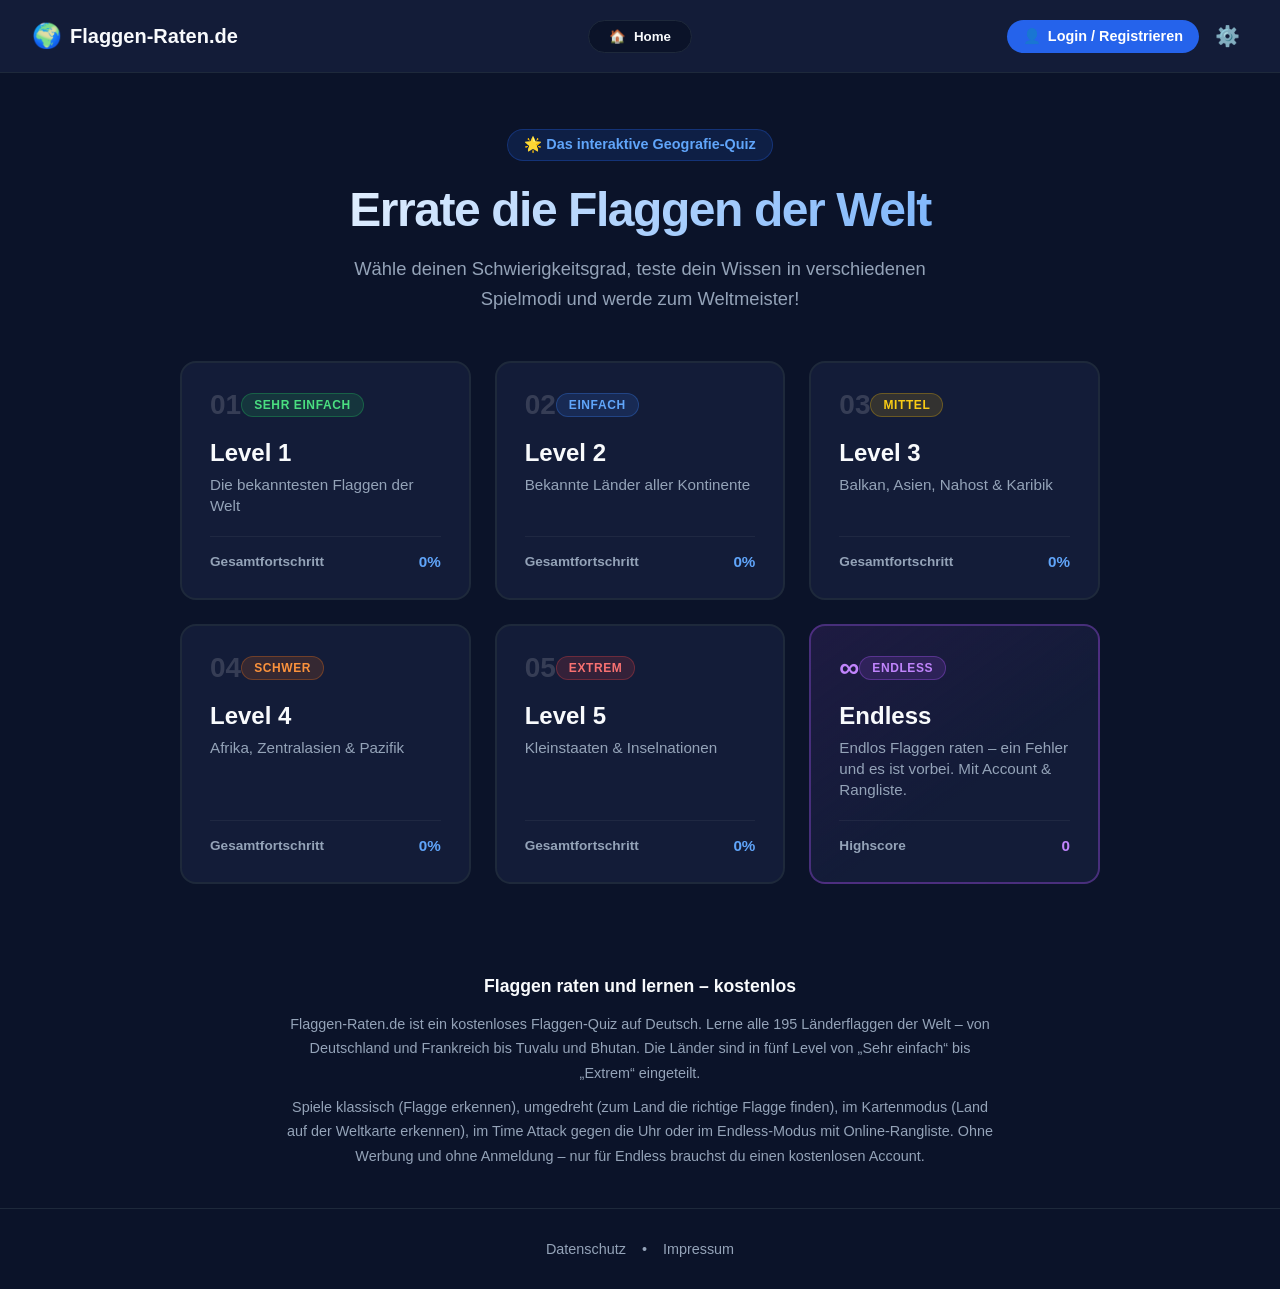
==== index.html @ 6aa7152e "Add files via upload" ====
<!DOCTYPE html>
<html lang="de">
<head>
    <meta charset="UTF-8">
    <meta name="viewport" content="width=device-width, initial-scale=1.0">
    <title>Flaggen-Raten.de – Flaggen-Quiz mit allen 195 Ländern</title>
    <meta name="description" content="Kostenloses Flaggen-Quiz auf Deutsch: Errate alle 195 Länderflaggen der Welt in 5 Schwierigkeitsstufen, im Kartenmodus, im Time Attack oder im Endless-Modus mit Online-Rangliste.">
    <meta name="keywords" content="Flaggen raten, Flaggen Quiz, Länderflaggen, Flaggen lernen, Geografie Quiz, Länder Quiz, Weltkarte Quiz">
    <meta name="robots" content="index, follow">
    <meta name="theme-color" content="#0b1329">
    <link rel="canonical" href="https://flaggen-raten.de/">
    <link rel="icon" href="favicon.svg" type="image/svg+xml">
    <link rel="apple-touch-icon" href="apple-touch-icon.png">

    <!-- Vorschau beim Teilen (WhatsApp, Discord, Instagram usw.) -->
    <meta property="og:type" content="website">
    <meta property="og:site_name" content="Flaggen-Raten.de">
    <meta property="og:title" content="Flaggen-Raten.de – Wie viele Flaggen kennst du?">
    <meta property="og:description" content="Errate alle 195 Länderflaggen der Welt – kostenlos, mit Kartenmodus und Online-Rangliste.">
    <meta property="og:url" content="https://flaggen-raten.de/">
    <meta property="og:image" content="https://flaggen-raten.de/og-image.png">
    <meta property="og:locale" content="de_DE">
    <meta name="twitter:card" content="summary_large_image">

    <!-- Strukturierte Daten für Suchmaschinen -->
    <script type="application/ld+json">
    {
        "@context": "https://schema.org",
        "@type": "WebApplication",
        "name": "Flaggen-Raten.de",
        "url": "https://flaggen-raten.de/",
        "description": "Kostenloses Flaggen-Quiz mit allen 195 Ländern der Welt, Kartenmodus und Online-Rangliste.",
        "applicationCategory": "GameApplication",
        "genre": "Quiz",
        "inLanguage": "de",
        "operatingSystem": "Alle (Webbrowser)",
        "isAccessibleForFree": true,
        "offers": { "@type": "Offer", "price": "0", "priceCurrency": "EUR" }
    }
    </script>
    <script>
        // Design (hell/dunkel) sofort setzen, damit die Seite nicht kurz falsch aufblitzt
        (function () {
            try {
                var s = JSON.parse(localStorage.getItem('flaggen_settings') || '{}');
                var t = s.theme || 'dark';
                if (t === 'auto') t = window.matchMedia('(prefers-color-scheme: light)').matches ? 'light' : 'dark';
                document.documentElement.setAttribute('data-theme', t);
            } catch (e) {}
        })();
    </script>
    <link rel="stylesheet" href="fonts/fonts.css?v=202611101627">
    <link rel="stylesheet" href="style.css?v=202611101627">
</head>
<body>
    <!-- Top Navigation Bar -->
    <header class="navbar">
        <div class="nav-left" id="nav-brand">
            <span class="brand-emoji">🌍</span>
            <span class="brand-text">Flaggen-Raten.de</span>
        </div>

        <div class="nav-center">
            <button class="nav-home-btn" id="nav-home-btn">
                <span class="home-icon">🏠</span>
                <span class="home-text">Home</span>
            </button>
        </div>

        <div class="nav-right">
            <button class="nav-auth-btn" id="btn-open-login">
                <span class="auth-btn-icon">👤</span>
                <span class="auth-btn-long">Login / Registrieren</span>
                <span class="auth-btn-short">Login</span>
            </button>
            <button class="nav-profile-btn" id="btn-open-profile" style="display: none;" title="Profil">
                <span class="profile-avatar" id="nav-profile-avatar">?</span>
                <span class="profile-nav-name" id="nav-profile-name">Profil</span>
            </button>
            <button class="nav-action-btn" id="btn-open-settings" title="Einstellungen">
                <span class="action-icon">⚙️</span>
            </button>
        </div>
    </header>

    <!-- Main Content Container -->
    <main class="main-container">

        <!-- ================= VIEW 1: HOME VIEW (LEVEL SELECTION) ================= -->
        <section id="view-home" class="view active">
            <div class="home-hero">
                <div class="hero-badge">
                    <span>🌟 Das interaktive Geografie-Quiz</span>
                </div>
                <div class="quiz-title-wrapper">
                    <h1 class="quiz-title">Errate die Flaggen der Welt</h1>
                </div>
                <p class="hero-subtitle">Wähle deinen Schwierigkeitsgrad, teste dein Wissen in verschiedenen Spielmodi und werde zum Weltmeister!</p>

                <!-- Level Selection Grid -->
                <div class="level-selection-grid">
                    <button class="level-card-btn" data-level="1">
                        <div class="level-card-top">
                            <span class="level-number">01</span>
                            <span class="level-badge easy">Sehr Einfach</span>
                        </div>
                        <div class="level-card-content">
                            <h3>Level 1</h3>
                            <p>Die bekanntesten Flaggen der Welt</p>
                        </div>
                        <div class="level-card-footer">
                            <span class="progress-label-home">Gesamtfortschritt</span>
                            <span class="level-progress-preview" id="preview-progress-1">0%</span>
                        </div>
                    </button>

                    <button class="level-card-btn" data-level="2">
                        <div class="level-card-top">
                            <span class="level-number">02</span>
                            <span class="level-badge normal">Einfach</span>
                        </div>
                        <div class="level-card-content">
                            <h3>Level 2</h3>
                            <p>Bekannte Länder aller Kontinente</p>
                        </div>
                        <div class="level-card-footer">
                            <span class="progress-label-home">Gesamtfortschritt</span>
                            <span class="level-progress-preview" id="preview-progress-2">0%</span>
                        </div>
                    </button>

                    <button class="level-card-btn" data-level="3">
                        <div class="level-card-top">
                            <span class="level-number">03</span>
                            <span class="level-badge medium">Mittel</span>
                        </div>
                        <div class="level-card-content">
                            <h3>Level 3</h3>
                            <p>Balkan, Asien, Nahost & Karibik</p>
                        </div>
                        <div class="level-card-footer">
                            <span class="progress-label-home">Gesamtfortschritt</span>
                            <span class="level-progress-preview" id="preview-progress-3">0%</span>
                        </div>
                    </button>

                    <button class="level-card-btn" data-level="4">
                        <div class="level-card-top">
                            <span class="level-number">04</span>
                            <span class="level-badge hard">Schwer</span>
                        </div>
                        <div class="level-card-content">
                            <h3>Level 4</h3>
                            <p>Afrika, Zentralasien & Pazifik</p>
                        </div>
                        <div class="level-card-footer">
                            <span class="progress-label-home">Gesamtfortschritt</span>
                            <span class="level-progress-preview" id="preview-progress-4">0%</span>
                        </div>
                    </button>

                    <button class="level-card-btn" data-level="5">
                        <div class="level-card-top">
                            <span class="level-number">05</span>
                            <span class="level-badge extreme">Extrem</span>
                        </div>
                        <div class="level-card-content">
                            <h3>Level 5</h3>
                            <p>Kleinstaaten & Inselnationen</p>
                        </div>
                        <div class="level-card-footer">
                            <span class="progress-label-home">Gesamtfortschritt</span>
                            <span class="level-progress-preview" id="preview-progress-5">0%</span>
                        </div>
                    </button>

                    <button class="level-card-btn endless-card" id="btn-open-endless">
                        <div class="level-card-top">
                            <span class="level-number">∞</span>
                            <span class="level-badge endless">Endless</span>
                        </div>
                        <div class="level-card-content">
                            <h3>Endless</h3>
                            <p>Endlos Flaggen raten – ein Fehler und es ist vorbei. Mit Account &amp; Rangliste.</p>
                        </div>
                        <div class="level-card-footer">
                            <span class="progress-label-home">Highscore</span>
                            <span class="level-progress-preview" id="preview-endless-highscore">0</span>
                        </div>
                    </button>
                </div>
            </div>
        </section>

        <!-- ================= VIEW 2: LEVEL OVERVIEW & MODE SELECTION ================= -->
        <section id="view-level-detail" class="view">
            <div class="level-detail-header">
                <div class="level-badge-tag" id="level-detail-tag">Level 1 • 39 Länder</div>
                <h2 class="level-heading" id="level-detail-title">Level 1</h2>
                <p class="level-subtext" id="level-detail-desc">Die bekanntesten Flaggen der Welt zum Einstieg.</p>
            </div>

            <!-- Progress Card -->
            <div class="progress-card">
                <div class="progress-info-row">
                    <span class="progress-label">Gesamtfortschritt (alle 3 Haupt-Modi)</span>
                    <span class="progress-percent" id="level-progress-percent">0%</span>
                </div>
                <div class="progress-track progress-track-split">
                    <div class="progress-seg seg-flag-to-name" id="seg-flag-to-name"></div>
                    <div class="progress-seg seg-name-to-flag" id="seg-name-to-flag"></div>
                    <div class="progress-seg seg-map-mode" id="seg-map-mode"></div>
                </div>
                <div class="progress-legend">
                    <span class="legend-item"><i class="legend-dot seg-flag-to-name"></i>Klassisch <strong id="legend-flag-to-name">0 / 33%</strong></span>
                    <span class="legend-item"><i class="legend-dot seg-name-to-flag"></i>Umgedreht <strong id="legend-name-to-flag">0 / 33%</strong></span>
                    <span class="legend-item"><i class="legend-dot seg-map-mode"></i>Karte <strong id="legend-map-mode">0 / 33%</strong></span>
                </div>
                <p class="progress-hint">Jeder Modus zählt ein Drittel – 100% in allen drei Modi ergibt 100% Gesamtfortschritt.</p>
            </div>

            <!-- Game Mode Selection for this Level with Individual Progress -->
            <div class="mode-selection-container">
                <h3 class="subsection-title">🎮 Spielmodus wählen & Status:</h3>
                <div class="mode-pills-grid">
                    <button class="mode-pill-btn active" data-mode="flag-to-name">
                        <span class="pill-icon">🚩</span>
                        <div class="pill-text">
                            <strong>Klassisch</strong>
                            <span>Flagge → Land</span>
                        </div>
                        <span class="mode-pill-score" id="score-pill-flag-to-name">0%</span>
                    </button>

                    <button class="mode-pill-btn" data-mode="name-to-flag">
                        <span class="pill-icon">🔄</span>
                        <div class="pill-text">
                            <strong>Umgedreht</strong>
                            <span>Land → 4 Flaggen</span>
                        </div>
                        <span class="mode-pill-score" id="score-pill-name-to-flag">0%</span>
                    </button>

                    <button class="mode-pill-btn" data-mode="map-mode">
                        <span class="pill-icon">🗺️</span>
                        <div class="pill-text">
                            <strong>Karten-Detektiv</strong>
                            <span>Echte Kartenumrisse</span>
                        </div>
                        <span class="mode-pill-score" id="score-pill-map-mode">0%</span>
                    </button>

                    <button class="mode-pill-btn" data-mode="time-attack">
                        <span class="pill-icon">⏱️</span>
                        <div class="pill-text">
                            <strong>Time Attack</strong>
                            <span>60 Sekunden, Fehler −3 s</span>
                        </div>
                        <span class="mode-pill-score" id="score-pill-time-attack">—</span>
                    </button>
                </div>
            </div>

            <!-- Action Buttons -->
            <div class="level-actions">
                <button class="btn btn-primary btn-large" id="btn-start-level">
                    <span class="btn-icon">▶</span> Level starten
                </button>
                <button class="btn btn-secondary" id="btn-back-to-home">
                    ← Zurück zur Level-Übersicht
                </button>
            </div>

            <!-- Countries included in this level -->
            <div class="countries-list-card">
                <div class="countries-card-header">
                    <h3>Enthaltene Länder (<span id="countries-list-count">39</span>)</h3>
                    <input type="text" id="country-search-input" class="search-input" placeholder="Land suchen...">
                </div>
                <div class="countries-grid" id="level-countries-grid">
                    <!-- Populated by JS -->
                </div>
            </div>
        </section>

        <!-- ================= VIEW: ENDLESS ================= -->
        <section id="view-endless" class="view">
            <div class="level-detail-header">
                <div class="level-badge-tag endless-tag">∞ Endless • ohne Ende</div>
                <h2 class="level-heading">Endless</h2>
                <p class="level-subtext">Alle Länder der Welt in zufälliger Reihenfolge. Wie weit kommst du?</p>
            </div>

            <div class="endless-score-card">
                <span class="endless-score-label">🏆 Dein Highscore</span>
                <span class="endless-score-value" id="endless-highscore-value">0</span>
                <span class="endless-score-sub">Flaggen am Stück richtig</span>
            </div>

            <div class="endless-rules">
                <h3 class="subsection-title">So funktioniert's</h3>
                <ul>
                    <li><span>🌍</span>Alle 195 Länder kommen in zufälliger Reihenfolge – danach wird neu gemischt und es geht endlos weiter</li>
                    <li><span>🚩</span>Du siehst eine Flagge und wählst das richtige Land</li>
                    <li><span>💀</span>Ein einziger Fehler – und das Spiel ist vorbei</li>
                    <li><span>📈</span>Jede richtige Antwort gibt 1 Punkt – knack deinen Highscore!</li>
                </ul>
            </div>

            <div class="level-actions">
                <p class="endless-login-hint" id="endless-login-hint" style="display: none;">
                    🔒 Für Endless brauchst du einen kostenlosen Account, damit dein Score in der Rangliste zählt.
                </p>
                <button class="btn btn-primary btn-large" id="btn-start-endless">
                    <span class="btn-icon">▶</span> Endless starten
                </button>
                <button class="btn btn-secondary" id="btn-endless-back">
                    ← Zurück zur Level-Übersicht
                </button>
            </div>

            <div class="rangliste-card" id="rangliste-card">
                <div class="rangliste-head">
                    <h3 class="subsection-title">🏆 Rangliste – Top 30</h3>
                    <button class="rangliste-reload" id="btn-rangliste-reload" title="Neu laden">⟳</button>
                </div>
                <p class="rangliste-status" id="rangliste-status" style="display: none;"></p>
                <ol class="rangliste-liste" id="rangliste-liste"></ol>
                <div class="rangliste-footer" id="rangliste-footer"></div>
            </div>
        </section>

        <!-- ================= VIEW 3: QUIZ VIEW ================= -->
        <section id="view-quiz" class="view">
            <div class="quiz-topbar">
                <div class="quiz-meta-left">
                    <span class="quiz-level-pill" id="quiz-level-indicator">Level 1</span>
                    <span class="quiz-counter" id="quiz-question-counter">Flagge 1 / 39</span>
                </div>

                <!-- Timer or Lives -->
                <div class="quiz-hud-right">
                    <div class="quiz-timer-box" id="quiz-timer-box" style="display: none;">
                        ⏱️ <span id="quiz-timer-countdown">60</span>s
                    </div>
                    <div class="quiz-lives" id="quiz-lives-container">
                        <span class="life-heart active" id="heart-1">❤️</span>
                        <span class="life-heart active" id="heart-2">❤️</span>
                        <span class="life-heart active" id="heart-3">❤️</span>
                    </div>
                </div>
            </div>

            <!-- Quiz Progress Bar -->
            <div class="quiz-progress-track" id="quiz-progress-track-wrapper">
                <div class="quiz-progress-fill" id="quiz-run-progress" style="width: 0%;"></div>
            </div>

            <!-- Sub-View A: Classic Flag Stage -->
            <div class="quiz-stage-variant" id="stage-flag-to-name">
                <div class="flag-stage">
                    <div class="flag-wrapper" id="flag-wrapper">
                        <img id="current-flag-img" src="" alt="Flagge zum Erraten">
                    </div>
                    <div class="hint-feedback" id="hint-feedback-1">Wähle das richtige Land:</div>
                </div>
                <div class="quiz-options-grid" id="quiz-options-container"></div>
            </div>

            <!-- Sub-View B: Name to Flag Stage -->
            <div class="quiz-stage-variant" id="stage-name-to-flag" style="display: none;">
                <div class="name-stage-card">
                    <span class="name-stage-label">Gesuchtes Land:</span>
                    <h2 class="target-country-name" id="target-country-name">Deutschland</h2>
                    <div class="hint-feedback" id="hint-feedback-2">Welche Flagge gehört dazu?</div>
                </div>
                <div class="flag-options-grid" id="flag-options-container"></div>
            </div>

            <!-- Sub-View C: Karten-Detektiv (Karte wird von karte.js gezeichnet) -->
            <div class="quiz-stage-variant" id="stage-map-mode" style="display: none;">
                <div class="map-stage-card">
                    <div class="map-outline-wrapper" id="map-outline-wrapper">
                        <!-- Karte wird von karte.js gezeichnet -->
                    </div>
                    <div class="hint-feedback" id="hint-feedback-3">Welches Land ist auf der Karte markiert?</div>
                </div>
                <div class="quiz-options-grid" id="map-options-container"></div>
            </div>

            <!-- Abort Quiz Button -->
            <div class="quiz-footer-actions">
                <button class="btn btn-ghost" id="btn-quit-quiz">Quiz abbrechen</button>
            </div>
        </section>

        <!-- ================= VIEW 4: RESULT / GAME OVER VIEW ================= -->
        <section id="view-result" class="view">
            <div class="result-card">
                <div class="result-icon" id="result-status-icon">🎉</div>
                <h2 class="result-title" id="result-status-title">Großartig!</h2>
                <p class="result-subtitle" id="result-status-subtitle">Du hast das Quiz erfolgreich gemeistert.</p>

                <!-- Result Progress Box -->
                <div class="result-stats-box">
                    <div class="result-metric">
                        <span class="metric-label">Erreichte Punkte / Flaggen</span>
                        <span class="metric-value" id="result-score-text">39 / 39</span>
                    </div>

                    <div class="progress-track" id="result-progress-track-box">
                        <div class="progress-fill" id="result-progress-bar" style="width: 100%;"></div>
                    </div>
                    <div class="result-percent-badge" id="result-percent-badge">100%</div>

                    <div class="result-rank-note" id="result-rank-note" style="display: none;"></div>

                    <div class="result-record-row" id="result-record-container">
                        <span id="result-record-label">🏆 Gesamtfortschritt (Level):</span>
                        <strong id="result-record-text">100%</strong>
                    </div>
                </div>

                <!-- Result Action Buttons -->
                <div class="result-actions">
                    <button class="btn btn-primary btn-large" id="btn-retry-level">
                        🔄 Noch einmal spielen
                    </button>
                    <button class="btn btn-secondary" id="btn-result-to-menu">
                        📋 Zur Level-Übersicht
                    </button>
                    <button class="btn btn-ghost" id="btn-result-to-home">
                        🏠 Hauptmenü
                    </button>
                </div>
            </div>
        </section>

    </main>

    <!-- Kurzer Text über die Seite (hilft auch Suchmaschinen) -->
    <section class="seo-info" id="seo-info">
        <h2>Flaggen raten und lernen – kostenlos</h2>
        <p>Flaggen-Raten.de ist ein kostenloses Flaggen-Quiz auf Deutsch. Lerne alle 195 Länderflaggen der Welt – von Deutschland und Frankreich bis Tuvalu und Bhutan. Die Länder sind in fünf Level von „Sehr einfach“ bis „Extrem“ eingeteilt.</p>
        <p>Spiele klassisch (Flagge erkennen), umgedreht (zum Land die richtige Flagge finden), im Kartenmodus (Land auf der Weltkarte erkennen), im Time Attack gegen die Uhr oder im Endless-Modus mit Online-Rangliste. Ohne Werbung und ohne Anmeldung – nur für Endless brauchst du einen kostenlosen Account.</p>
    </section>

    <!-- Footer with legal text buttons -->
    <footer class="app-footer">
        <div class="footer-links">
            <button class="text-link-btn" id="btn-open-datenschutz">Datenschutz</button>
            <span class="footer-divider">•</span>
            <button class="text-link-btn" id="btn-open-impressum">Impressum</button>
        </div>
    </footer>

    <!-- ================= MODALS ================= -->
    <div class="modal-overlay" id="modal-overlay">
        <!-- Datenschutz Modal -->
        <div class="modal-dialog" id="modal-datenschutz">
            <div class="modal-header">
                <h3>Datenschutzerklärung</h3>
                <button class="modal-close" data-close-modal="datenschutz">&times;</button>
            </div>
            <div class="modal-body legal-text">
                <!-- ENTWURF: Alle gelb markierten Platzhalter vor dem Veröffentlichen ausfüllen! -->
                <p><strong>1. Verantwortlicher</strong></p>
                <p>Emil Böckmann<br>Roonstraße 20<br>38102 Braunschweig<br>E-Mail: <a href="mailto:support@flaggen-raten.de" class="auth-link">support@flaggen-raten.de</a></p>

                <p><strong>2. Überblick</strong></p>
                <p>Flaggen-Raten.de ist ein kostenloses Flaggen-Quiz. Du kannst es komplett ohne Account spielen. Wir verwenden keine Werbung, kein Tracking und keine Analysedienste. Schriftarten, Flaggen und Karten werden direkt von unserer Website geladen, nicht von fremden Servern.</p>

                <p><strong>3. Hosting</strong></p>
                <p>Diese Website wird bei GitHub Pages (GitHub, Inc., 88 Colin P. Kelly Jr. Street, San Francisco, CA 94107, USA) gehostet. Beim Aufruf der Seite verarbeitet der Hoster technisch notwendige Daten (z. B. IP-Adresse, Datum und Uhrzeit, aufgerufene Seite, Browser), um die Website auszuliefern und vor Angriffen zu schützen. Rechtsgrundlage ist unser berechtigtes Interesse an einem sicheren und funktionierenden Betrieb (Art. 6 Abs. 1 lit. f DSGVO). Dabei können Daten in die USA übermittelt werden; GitHub stützt solche Übermittlungen auf das EU-US Data Privacy Framework bzw. auf EU-Standardvertragsklauseln.</p>

                <p><strong>4. Speicherung in deinem Browser (keine Cookies)</strong></p>
                <p>Wir speichern im lokalen Speicher deines Browsers (localStorage) deinen Spielfortschritt, deinen Endless-Highscore, deine Sound-Einstellung und – falls du angemeldet bist – deine Login-Sitzung. Diese Daten bleiben auf deinem Gerät und sind für die von dir gewünschten Funktionen unbedingt erforderlich (§ 25 Abs. 2 Nr. 2 TDDDG). Deshalb brauchen wir keine Einwilligung und keinen Cookie-Banner. Du kannst die Daten jederzeit über die Einstellungen deines Browsers löschen.</p>

                <p><strong>5. Benutzerkonto (freiwillig)</strong></p>
                <p>Wenn du einen Account erstellst, verarbeiten wir: deine E-Mail-Adresse, dein Passwort (nur verschlüsselt gespeichert), deinen Anzeigenamen, deinen besten Endless-Score sowie Zeitpunkte von Registrierung und Anmeldung. Zweck ist die Bereitstellung deines Accounts und der Rangliste. Rechtsgrundlage ist Art. 6 Abs. 1 lit. b DSGVO (Nutzungsvertrag).</p>
                <p>Dein <strong>Anzeigename und dein bester Endless-Score sind öffentlich sichtbar</strong> (Rangliste). Verwende bitte nicht deinen echten vollen Namen. Wir speichern deine Daten, solange dein Account besteht. Du kannst deinen Account jederzeit selbst im Profil-Menü löschen. Dabei werden alle zugehörigen Daten gelöscht.</p>

                <p><strong>6. Dienstleister</strong></p>
                <p><strong>Supabase</strong> (Supabase Pte. Ltd., Singapur, Kontakt: privacy@supabase.com): Speicherung der Accounts, der Anzeigenamen und der Rangliste. Unsere Datenbank liegt in Frankfurt am Main (EU). Mit Supabase besteht ein Vertrag zur Auftragsverarbeitung (Art. 28 DSGVO). Soweit Daten in die USA oder nach Singapur übermittelt werden, geschieht das auf Grundlage von EU-Standardvertragsklauseln (Art. 46 DSGVO).</p>
                <p><strong>E-Mails</strong>: Beim Registrieren verschicken wir keine Bestätigungs-E-Mail. Nur wenn du „Passwort vergessen“ nutzt, bekommst du einen Code per E-Mail. Diese E-Mail wird über Supabase versendet.</p>

                <p><strong>7. Deine Rechte</strong></p>
                <p>Du hast das Recht auf Auskunft (Art. 15 DSGVO), Berichtigung (Art. 16), Löschung (Art. 17), Einschränkung der Verarbeitung (Art. 18), Datenübertragbarkeit (Art. 20) und Widerspruch (Art. 21). Schreib uns dafür einfach an die oben genannte E-Mail-Adresse. Außerdem kannst du dich bei einer Datenschutz-Aufsichtsbehörde beschweren, z. B. bei der Landesbeauftragten für den Datenschutz Niedersachsen.</p>

                <p class="legal-stand">Stand: <span class="platzhalter">[Datum]</span></p>
            </div>
            <div class="modal-footer">
                <button class="btn btn-secondary" data-close-modal="datenschutz">Schließen</button>
            </div>
        </div>

        <!-- Impressum Modal -->
        <div class="modal-dialog" id="modal-impressum">
            <div class="modal-header">
                <h3>Impressum</h3>
                <button class="modal-close" data-close-modal="impressum">&times;</button>
            </div>
            <div class="modal-body legal-text">
                <!-- ENTWURF: Alle gelb markierten Platzhalter vor dem Veröffentlichen ausfüllen! -->
                <p><strong>Angaben gemäß § 5 DDG</strong></p>
                <p>Emil Böckmann<br>Roonstraße 20<br>38102 Braunschweig<br>Deutschland</p>

                <p><strong>Kontakt</strong></p>
                <p>E-Mail: <a href="mailto:support@flaggen-raten.de" class="auth-link">support@flaggen-raten.de</a></p>

                <p><strong>Verantwortlich für den Inhalt</strong></p>
                <p>Emil Böckmann, Roonstraße 20, 38102 Braunschweig</p>

                <p><strong>Quellen & Lizenzen</strong></p>
                <p>• Flaggen: gemeinfrei (Public Domain), Dateien von Wikimedia Commons über das Projekt „country-flags“ von Hampus Nilsson.<br>
                • Kartendaten: Made with Natural Earth (gemeinfrei), aufbereitet mit world-atlas.<br>
                • Schriftart: Plus Jakarta Sans, SIL Open Font License 1.1.<br>
                • Programm-Bibliotheken: d3-geo, d3-array, topojson-client (ISC-Lizenz), supabase-js (MIT-Lizenz).<br>
                Die vollständigen Lizenztexte stehen in der Datei <code>LIZENZEN.txt</code>.</p>
            </div>
            <div class="modal-footer">
                <button class="btn btn-secondary" data-close-modal="impressum">Schließen</button>
            </div>
        </div>


        <!-- Login / Registrieren Modal -->
        <div class="modal-dialog auth-dialog" id="modal-auth">
            <div class="modal-header">
                <h3 id="auth-title">Anmelden</h3>
                <button class="modal-close" id="auth-close-btn" data-close-modal="auth">&times;</button>
            </div>

            <div class="auth-config-notice" id="auth-config-notice" style="display: none;">
                ⚙️ Der Login ist noch nicht eingerichtet. Trage deine Supabase-Daten in <code>supabase-config.js</code> ein.
            </div>

            <div class="auth-tabs" id="auth-tabs">
                <button class="auth-tab active" data-auth-tab="login">Anmelden</button>
                <button class="auth-tab" data-auth-tab="register">Registrieren</button>
            </div>

            <div class="auth-message" id="auth-message" style="display: none;"></div>

            <!-- Anmelden -->
            <div class="auth-panel" id="auth-panel-login">
                <form id="form-login" class="auth-form">
                    <label class="auth-field">
                        <span>E-Mail</span>
                        <input type="email" id="login-email" autocomplete="email" required placeholder="name@beispiel.de">
                    </label>
                    <label class="auth-field">
                        <span>Passwort</span>
                        <input type="password" id="login-password" autocomplete="current-password" required placeholder="Dein Passwort">
                    </label>
                    <a href="#" class="auth-link auth-link-right" data-auth-goto="reset-request">Passwort vergessen?</a>
                    <button type="submit" class="btn btn-primary auth-submit">Anmelden</button>
                </form>
                <p class="auth-switch">Noch keinen Account? <a href="#" class="auth-link" data-auth-goto="register">Jetzt registrieren</a></p>
            </div>

            <!-- Registrieren -->
            <div class="auth-panel" id="auth-panel-register" style="display: none;">
                <form id="form-register" class="auth-form">
                    <label class="auth-field">
                        <span>Anzeigename</span>
                        <input type="text" id="register-name" maxlength="20" autocomplete="nickname" required placeholder="So siehst du in der Rangliste aus">
                        <small>3–20 Zeichen, kein echter Name nötig</small>
                    </label>
                    <label class="auth-field">
                        <span>E-Mail</span>
                        <input type="email" id="register-email" autocomplete="email" required placeholder="name@beispiel.de">
                    </label>
                    <label class="auth-field">
                        <span>Passwort</span>
                        <input type="password" id="register-password" autocomplete="new-password" minlength="8" required placeholder="Mindestens 8 Zeichen">
                    </label>
                    <label class="auth-checkbox">
                        <input type="checkbox" id="register-privacy">
                        <span>Ich habe die <a href="#" class="auth-link" id="link-open-privacy">Datenschutzerklärung</a> gelesen.</span>
                    </label>
                    <button type="submit" class="btn btn-primary auth-submit">Account erstellen</button>
                </form>
                <p class="auth-switch">Schon registriert? <a href="#" class="auth-link" data-auth-goto="login">Anmelden</a></p>
            </div>

            <!-- E-Mail bestätigen -->
            <div class="auth-panel" id="auth-panel-verify" style="display: none;">
                <div class="auth-icon-big">📬</div>
                <p class="auth-text">Wir haben einen Bestätigungscode an <strong id="verify-email-text">deine E-Mail</strong> geschickt. Schau auch im Spam-Ordner nach.</p>
                <form id="form-verify" class="auth-form">
                    <label class="auth-field">
                        <span>Bestätigungscode</span>
                        <input type="text" id="verify-code" class="auth-code-input" inputmode="numeric" autocomplete="one-time-code" maxlength="10" required placeholder="123456">
                    </label>
                    <button type="submit" class="btn btn-primary auth-submit">Bestätigen</button>
                </form>
                <p class="auth-switch">Keinen Code bekommen? <a href="#" class="auth-link" id="btn-resend-code">Neuen Code senden</a></p>
            </div>

            <!-- Passwort vergessen: E-Mail -->
            <div class="auth-panel" id="auth-panel-reset-request" style="display: none;">
                <p class="auth-text">Gib deine E-Mail ein. Wir schicken dir einen Code, mit dem du ein neues Passwort setzen kannst.</p>
                <form id="form-reset-request" class="auth-form">
                    <label class="auth-field">
                        <span>E-Mail</span>
                        <input type="email" id="reset-email" autocomplete="email" required placeholder="name@beispiel.de">
                    </label>
                    <button type="submit" class="btn btn-primary auth-submit">Code senden</button>
                </form>
                <p class="auth-switch"><a href="#" class="auth-link" data-auth-goto="login">← Zurück zum Anmelden</a></p>
            </div>

            <!-- Passwort vergessen, Schritt 2: Code eingeben -->
            <div class="auth-panel" id="auth-panel-reset-verify" style="display: none;">
                <div class="auth-icon-big">📬</div>
                <p class="auth-text">Wir haben dir einen <strong>6-stelligen Code</strong> per E-Mail geschickt. Schau auch im Spam-Ordner nach.</p>
                <form id="form-reset-verify" class="auth-form">
                    <label class="auth-field">
                        <span>Code aus der E-Mail</span>
                        <input type="text" id="reset-code" class="auth-code-input" inputmode="numeric" autocomplete="one-time-code" maxlength="10" required placeholder="123456">
                    </label>
                    <button type="submit" class="btn btn-primary auth-submit">Code prüfen</button>
                </form>
                <p class="auth-switch"><a href="#" class="auth-link" data-auth-goto="reset-request">Keinen Code bekommen? Nochmal senden</a></p>
            </div>

            <!-- Passwort vergessen, Schritt 3: neues Passwort -->
            <div class="auth-panel" id="auth-panel-reset-password" style="display: none;">
                <div class="auth-icon-big">🔑</div>
                <form id="form-reset-password" class="auth-form">
                    <label class="auth-field">
                        <span>Neues Passwort</span>
                        <input type="password" id="reset-password" autocomplete="new-password" minlength="8" required placeholder="Mindestens 8 Zeichen">
                    </label>
                    <label class="auth-field">
                        <span>Neues Passwort wiederholen</span>
                        <input type="password" id="reset-password-2" autocomplete="new-password" minlength="8" required placeholder="Nochmal eingeben">
                    </label>
                    <button type="submit" class="btn btn-primary auth-submit">Passwort speichern</button>
                </form>
            </div>

            <!-- Anzeigename wählen (z. B. nach Google-Login) -->
            <div class="auth-panel" id="auth-panel-name" style="display: none;">
                <div class="auth-icon-big">🏷️</div>
                <p class="auth-text">Fast fertig! Wähle einen Anzeigenamen. So erscheinst du später in der Endless-Rangliste.</p>
                <form id="form-choose-name" class="auth-form">
                    <label class="auth-field">
                        <span>Anzeigename</span>
                        <input type="text" id="auth-name-input" maxlength="20" autocomplete="nickname" required placeholder="z. B. FlaggenProfi">
                        <small>3–20 Zeichen: Buchstaben, Zahlen, Leerzeichen, _ und -</small>
                    </label>
                    <button type="submit" class="btn btn-primary auth-submit">Speichern</button>
                </form>
            </div>
        </div>

        <!-- Profil Modal -->
        <div class="modal-dialog profile-dialog" id="modal-profil">
            <div class="modal-header">
                <h3>Dein Profil</h3>
                <button class="modal-close" data-close-modal="profil">&times;</button>
            </div>
            <div class="modal-body profile-body">
                <div class="profile-head">
                    <span class="profile-avatar profile-avatar-big" id="profile-avatar-big">?</span>
                    <div class="profile-head-info">
                        <strong id="profile-display-name">—</strong>
                        <span id="profile-email"></span>
                        <span class="profile-meta" id="profile-provider"></span>
                        <span class="profile-meta" id="profile-since"></span>
                    </div>
                </div>

                <div class="auth-message" id="profile-message" style="display: none;"></div>

                <form id="form-profile-name" class="auth-form profile-section">
                    <label class="auth-field">
                        <span>Anzeigename ändern</span>
                        <div class="profile-name-row">
                            <input type="text" id="profile-name-input" maxlength="20" autocomplete="nickname" required>
                            <button type="submit" class="btn btn-primary">Speichern</button>
                        </div>
                        <small>3–20 Zeichen: Buchstaben, Zahlen, Leerzeichen, _ und -</small>
                    </label>
                </form>

                <button class="btn btn-secondary profile-logout" id="btn-profile-logout">↪ Abmelden</button>

                <div class="profile-danger">
                    <strong>Account löschen</strong>
                    <span>Dein Account, dein Anzeigename und alle online gespeicherten Daten werden endgültig gelöscht.</span>
                    <button class="btn btn-danger-outline" id="btn-profile-delete">Account löschen</button>
                    <div class="profile-delete-confirm" id="profile-delete-confirm" style="display: none;">
                        <span>Bist du sicher? Das kann nicht rückgängig gemacht werden.</span>
                        <div class="profile-delete-actions">
                            <button class="btn btn-secondary" id="btn-profile-delete-cancel">Abbrechen</button>
                            <button class="btn btn-danger" id="btn-profile-delete-final">Ja, endgültig löschen</button>
                        </div>
                    </div>
                </div>
            </div>
        </div>

        <!-- Quiz abbrechen? -->
        <div class="modal-dialog quit-dialog" id="modal-quit">
            <div class="quit-icon">🚪</div>
            <h3 class="quit-title">Quiz abbrechen?</h3>
            <p class="quit-text">Dein Fortschritt in dieser Runde geht verloren.</p>
            <div class="quit-actions">
                <button class="btn btn-secondary" id="btn-quit-cancel">Weiterspielen</button>
                <button class="btn btn-danger" id="btn-quit-confirm">Ja, abbrechen</button>
            </div>
        </div>

        <!-- Einstellungen Modal -->
        <div class="modal-dialog" id="modal-einstellungen">
            <div class="modal-header">
                <h3>Einstellungen</h3>
                <button class="modal-close" data-close-modal="einstellungen">&times;</button>
            </div>
            <div class="modal-body settings-body">
                <div class="setting-row setting-row-stack">
                    <div class="setting-info">
                        <strong>🌗 Design</strong>
                        <span>Dunkel, hell oder wie dein Gerät eingestellt ist</span>
                    </div>
                    <div class="segmented" id="setting-theme">
                        <button data-value="dark">🌙 Dunkel</button>
                        <button data-value="light">☀️ Hell</button>
                        <button data-value="auto">⚙️ Auto</button>
                    </div>
                </div>

                <div class="setting-row setting-row-stack">
                    <div class="setting-info">
                        <strong>⏩ Tempo nach einer Antwort</strong>
                        <span>Wie lange die richtige Antwort angezeigt wird. Bei Time Attack geht es immer sofort weiter.</span>
                    </div>
                    <div class="segmented" id="setting-tempo">
                        <button data-value="fast">Schnell</button>
                        <button data-value="normal">Normal</button>
                        <button data-value="slow">Langsam</button>
                    </div>
                </div>

                <div class="setting-row">
                    <div class="setting-info">
                        <strong>🔊 Soundeffekte</strong>
                        <span>Töne bei richtigen und falschen Antworten</span>
                    </div>
                    <label class="switch">
                        <input type="checkbox" id="sound-toggle-checkbox" checked>
                        <span class="slider round"></span>
                    </label>
                </div>

                <div class="setting-row">
                    <div class="setting-info">
                        <strong>📳 Vibration</strong>
                        <span>Handy vibriert bei einer falschen Antwort (nicht auf iPhones)</span>
                    </div>
                    <label class="switch">
                        <input type="checkbox" id="vibration-toggle-checkbox" checked>
                        <span class="slider round"></span>
                    </label>
                </div>

                <div class="setting-row">
                    <div class="setting-info">
                        <strong>⌨️ Tastensteuerung</strong>
                        <span>Antworten mit den Tasten 1 bis 4 auswählen</span>
                    </div>
                    <label class="switch">
                        <input type="checkbox" id="keyboard-toggle-checkbox" checked>
                        <span class="slider round"></span>
                    </label>
                </div>

                <div class="settings-reset">
                    <div class="setting-info">
                        <strong>🗑️ Fortschritt zurücksetzen</strong>
                        <span>Löscht alle Level-Fortschritte und deinen Endless-Highscore auf diesem Gerät. Die Online-Rangliste bleibt unverändert.</span>
                    </div>
                    <button class="btn btn-danger-outline" id="btn-reset-progress">Fortschritt zurücksetzen</button>
                    <div class="reset-confirm" id="reset-confirm" style="display: none;">
                        <span>Wirklich alles zurücksetzen? Das kann nicht rückgängig gemacht werden.</span>
                        <div class="profile-delete-actions">
                            <button class="btn btn-secondary" id="btn-reset-cancel">Abbrechen</button>
                            <button class="btn btn-danger" id="btn-reset-final">Ja, zurücksetzen</button>
                        </div>
                    </div>
                    <p class="reset-done" id="reset-done" style="display: none;">✓ Fortschritt wurde zurückgesetzt.</p>
                </div>
            </div>
            <div class="modal-footer">
                <button class="btn btn-primary" data-close-modal="einstellungen">Fertig</button>
            </div>
        </div>
    </div>

    <!-- Script File -->
    <!-- Versionsnummer: bei jeder Änderung erhöhen, damit Browser keine alten Dateien nehmen -->
    <script>window.ASSET_VERSION = '202611101627';</script>
    <!-- Die Kartendateien (lib/d3-*, lib/topojson-client, lib/weltkarte-daten, karte.js) lädt script.js erst, wenn der Kartenmodus gestartet wird -->
    <script src="script.js?v=202611101627"></script>
    <script src="lib/supabase.js?v=202611101627"></script>
    <script src="supabase-config.js?v=202611101627"></script>
    <script src="auth.js?v=202611101627"></script>
    <script src="rangliste.js?v=202611101627"></script>
</body>
</html>
---- style.css ----
/* ==========================================
   Flaggen-Raten.de - Modern Design System & Stylesheet
   ========================================== */

:root {
    --primary: #2563eb;
    --primary-hover: #1d4ed8;
    --primary-light: #eff6ff;
    --bg-color: #0b1329;
    --card-bg: #131c38;
    --card-bg-hover: #1e293b;
    --text-main: #f8fafc;
    --text-muted: #94a3b8;
    --border-color: #1e293b;
    --border-hover: #3b82f6;
    --success: #22c55e;
    --success-bg: rgba(34, 197, 94, 0.15);
    --error: #ef4444;
    --error-bg: rgba(239, 68, 68, 0.15);
    --radius: 16px;
    --transition: all 0.25s cubic-bezier(0.4, 0, 0.2, 1);
}

* {
    box-sizing: border-box;
    margin: 0;
    padding: 0;
}

body {
    background-color: var(--bg-color);
    color: var(--text-main);
    font-family: 'Plus Jakarta Sans', 'Roboto', sans-serif;
    min-height: 100vh;
    display: flex;
    flex-direction: column;
}

/* ==========================================
   Navigation Bar
   ========================================== */
.navbar {
    background-color: var(--card-bg);
    border-bottom: 1px solid var(--border-color);
    padding: 1rem 2rem;
    display: flex;
    justify-content: space-between;
    align-items: center;
    position: sticky;
    top: 0;
    z-index: 100;
}

.nav-left {
    display: flex;
    align-items: center;
    gap: 0.5rem;
    cursor: pointer;
    font-weight: 700;
    font-size: 1.25rem;
    color: var(--text-main);
    text-decoration: none;
}

.brand-emoji {
    font-size: 1.5rem;
}

.nav-center {
    display: flex;
    align-items: center;
}

.nav-home-btn {
    background: var(--bg-color);
    border: 1px solid var(--border-color);
    color: var(--text-main);
    padding: 0.5rem 1.25rem;
    border-radius: 999px;
    display: flex;
    align-items: center;
    gap: 0.5rem;
    cursor: pointer;
    font-weight: 600;
    transition: var(--transition);
}

.nav-home-btn:hover {
    background: var(--card-bg-hover);
    border-color: var(--primary);
}

.nav-right {
    display: flex;
    align-items: center;
}

.nav-action-btn {
    background: none;
    border: none;
    font-size: 1.25rem;
    cursor: pointer;
    padding: 0.5rem;
    border-radius: 50%;
    transition: var(--transition);
}

.nav-action-btn:hover {
    background: var(--card-bg-hover);
}

/* ==========================================
   Main Container & Views
   ========================================== */
.main-container {
    flex: 1;
    max-width: 1000px;
    width: 100%;
    margin: 0 auto;
    padding: 2.5rem 1.5rem;
}

.view {
    display: none;
    animation: fadeIn 0.3s ease-in-out;
}

.view.active {
    display: block;
}

@keyframes fadeIn {
    from { opacity: 0; transform: translateY(8px); }
    to { opacity: 1; transform: translateY(0); }
}

/* ==========================================
   Home View / Hero & Level Selection Grid
   ========================================== */
.home-hero {
    text-align: center;
    padding: 1rem 0 3rem 0;
}

.hero-badge {
    display: inline-block;
    padding: 0.4rem 1rem;
    background: rgba(37, 99, 235, 0.15);
    color: #60a5fa;
    border-radius: 999px;
    font-weight: 600;
    font-size: 0.9rem;
    margin-bottom: 1.25rem;
    border: 1px solid rgba(37, 99, 235, 0.3);
}

.quiz-title-wrapper {
    margin-bottom: 1rem;
}

.quiz-title {
    font-size: 3rem;
    font-weight: 800;
    letter-spacing: -0.03em;
    background: linear-gradient(135deg, #ffffff, #60a5fa);
    -webkit-background-clip: text;
    -webkit-text-fill-color: transparent;
    line-height: 1.2;
}

.hero-subtitle {
    color: var(--text-muted);
    font-size: 1.15rem;
    max-width: 600px;
    margin: 0 auto 3rem auto;
    line-height: 1.6;
}

/* Level Cards Grid - Proportional & Modern */
.level-selection-grid {
    display: grid;
    grid-template-columns: repeat(auto-fit, minmax(280px, 1fr));
    gap: 1.5rem;
    max-width: 920px;
    margin: 0 auto;
}

.level-card-btn {
    background: var(--card-bg);
    border: 2px solid var(--border-color);
    border-radius: var(--radius);
    padding: 1.75rem;
    color: var(--text-main);
    cursor: pointer;
    display: flex;
    flex-direction: column;
    justify-content: space-between;
    gap: 1.25rem;
    transition: var(--transition);
    text-align: left;
    position: relative;
    overflow: hidden;
}

.level-card-btn::before {
    content: '';
    position: absolute;
    top: 0;
    left: 0;
    width: 100%;
    height: 4px;
    background: linear-gradient(90deg, #3b82f6, #60a5fa);
    opacity: 0;
    transition: var(--transition);
}

.level-card-btn:hover {
    background: var(--card-bg-hover);
    border-color: var(--border-hover);
    transform: translateY(-4px);
    box-shadow: 0 15px 30px -10px rgba(37, 99, 235, 0.25);
}

.level-card-btn:hover::before {
    opacity: 1;
}

.level-card-top {
    display: flex;
    justify-content: space-between;
    align-items: center;
}

.level-number {
    font-size: 1.75rem;
    font-weight: 800;
    color: rgba(255, 255, 255, 0.15);
    line-height: 1;
}

.level-card-content h3 {
    font-size: 1.5rem;
    font-weight: 700;
    margin-bottom: 0.4rem;
}

.level-card-content p {
    color: var(--text-muted);
    font-size: 0.95rem;
    line-height: 1.4;
}

.level-card-footer {
    display: flex;
    justify-content: space-between;
    align-items: center;
    border-top: 1px solid rgba(255, 255, 255, 0.05);
    padding-top: 1rem;
    margin-top: auto;
    width: 100%;
}

.progress-label-home {
    font-size: 0.85rem;
    color: var(--text-muted);
    font-weight: 600;
}

.level-badge {
    font-size: 0.75rem;
    font-weight: 700;
    padding: 0.25rem 0.75rem;
    border-radius: 999px;
    text-transform: uppercase;
    letter-spacing: 0.05em;
}

.level-badge.easy { background: rgba(34, 197, 94, 0.15); color: #4ade80; border: 1px solid rgba(34, 197, 94, 0.3); }
.level-badge.normal { background: rgba(59, 130, 246, 0.15); color: #60a5fa; border: 1px solid rgba(59, 130, 246, 0.3); }
.level-badge.medium { background: rgba(234, 179, 8, 0.15); color: #facc15; border: 1px solid rgba(234, 179, 8, 0.3); }
.level-badge.hard { background: rgba(249, 115, 22, 0.15); color: #fb923c; border: 1px solid rgba(249, 115, 22, 0.3); }
.level-badge.extreme { background: rgba(239, 68, 68, 0.15); color: #f87171; border: 1px solid rgba(239, 68, 68, 0.3); }

.level-progress-preview {
    font-size: 0.95rem;
    color: #60a5fa;
    font-weight: 700;
}

/* ==========================================
   Level Detail View & Mode Selection Pills
   ========================================== */
.level-detail-header {
    text-align: center;
    margin-bottom: 2rem;
}

.level-badge-tag {
    display: inline-block;
    padding: 0.35rem 1rem;
    background: rgba(37, 99, 235, 0.15);
    color: #60a5fa;
    border-radius: 999px;
    font-weight: 600;
    font-size: 0.9rem;
    margin-bottom: 1rem;
}

.level-heading {
    font-size: 2.5rem;
    font-weight: 800;
    margin-bottom: 0.5rem;
}

.level-subtext {
    color: var(--text-muted);
    font-size: 1.1rem;
}

.progress-card {
    background: var(--card-bg);
    border: 1px solid var(--border-color);
    border-radius: var(--radius);
    padding: 1.5rem;
    margin-bottom: 2rem;
}

.progress-info-row {
    display: flex;
    justify-content: space-between;
    margin-bottom: 0.75rem;
    font-weight: 600;
}

.progress-percent {
    color: #60a5fa;
}

.progress-track {
    background: var(--border-color);
    height: 12px;
    border-radius: 999px;
    overflow: hidden;
    margin-bottom: 1rem;
}

.progress-fill {
    background: linear-gradient(90deg, #3b82f6, #60a5fa);
    height: 100%;
    width: 0%;
    transition: width 0.5s ease;
    border-radius: 999px;
}

.progress-stats-row {
    display: flex;
    justify-content: space-between;
    color: var(--text-muted);
    font-size: 0.9rem;
}

/* Mode Selection Pills */
.mode-selection-container {
    background: var(--card-bg);
    border: 1px solid var(--border-color);
    border-radius: var(--radius);
    padding: 1.75rem;
    margin-bottom: 2rem;
}

.subsection-title {
    font-size: 1.15rem;
    font-weight: 700;
    margin-bottom: 1.25rem;
    color: var(--text-main);
}

.mode-pills-grid {
    display: grid;
    grid-template-columns: repeat(auto-fit, minmax(210px, 1fr));
    gap: 0.85rem;
}

.mode-pill-btn {
    background: var(--bg-color);
    border: 2px solid var(--border-color);
    border-radius: 12px;
    padding: 1rem;
    color: var(--text-muted);
    cursor: pointer;
    display: flex;
    align-items: center;
    gap: 0.85rem;
    transition: var(--transition);
    text-align: left;
}

.mode-pill-btn:hover {
    border-color: var(--primary);
    color: var(--text-main);
    background: rgba(37, 99, 235, 0.05);
}

.mode-pill-btn.active {
    background: rgba(37, 99, 235, 0.15);
    border-color: var(--primary);
    color: var(--text-main);
    box-shadow: 0 4px 15px rgba(37, 99, 235, 0.25);
}

.pill-icon {
    font-size: 1.75rem;
}

.pill-text {
    display: flex;
    flex-direction: column;
    gap: 0.15rem;
}

.pill-text strong {
    font-size: 0.95rem;
    color: var(--text-main);
}

.pill-text span {
    font-size: 0.8rem;
    color: var(--text-muted);
}

.mode-pill-score {
    margin-left: auto;
    font-weight: 700;
    font-size: 0.95rem;
    color: var(--text-muted);
    background: rgba(255, 255, 255, 0.05);
    padding: 0.25rem 0.6rem;
    border-radius: 8px;
}

.level-actions {
    display: flex;
    flex-direction: column;
    gap: 1rem;
    margin-bottom: 2.5rem;
}

/* Buttons */
.btn {
    padding: 1rem 2rem;
    border-radius: var(--radius);
    font-weight: 700;
    font-size: 1rem;
    cursor: pointer;
    border: none;
    display: flex;
    align-items: center;
    justify-content: center;
    gap: 0.75rem;
    transition: var(--transition);
    text-decoration: none;
}

.btn-primary {
    background-color: var(--primary);
    color: white;
}

.btn-primary:hover {
    background-color: var(--primary-hover);
    transform: translateY(-2px);
    box-shadow: 0 10px 20px -5px rgba(37, 99, 235, 0.4);
}

.btn-secondary {
    background-color: var(--card-bg);
    color: var(--text-main);
    border: 1px solid var(--border-color);
}

.btn-secondary:hover {
    background-color: var(--card-bg-hover);
    border-color: var(--text-muted);
}

.btn-ghost {
    background: none;
    color: var(--text-muted);
}

.btn-ghost:hover {
    color: var(--text-main);
    background: rgba(255, 255, 255, 0.05);
}

/* Countries List Card */
.countries-list-card {
    background: var(--card-bg);
    border: 1px solid var(--border-color);
    border-radius: var(--radius);
    padding: 1.75rem;
}

.countries-card-header {
    display: flex;
    flex-direction: column;
    gap: 1rem;
    margin-bottom: 1.5rem;
}

@media (min-width: 640px) {
    .countries-card-header {
        flex-direction: row;
        justify-content: space-between;
        align-items: center;
    }
}

.search-input {
    background: var(--bg-color);
    border: 1px solid var(--border-color);
    color: var(--text-main);
    padding: 0.75rem 1rem;
    border-radius: 10px;
    font-size: 0.95rem;
    outline: none;
    width: 100%;
    max-width: 280px;
    transition: var(--transition);
}

.search-input:focus {
    border-color: var(--primary);
    box-shadow: 0 0 0 3px rgba(37, 99, 235, 0.2);
}

.countries-grid {
    display: grid;
    grid-template-columns: repeat(auto-fill, minmax(180px, 1fr));
    gap: 0.75rem;
    max-height: 350px;
    overflow-y: auto;
    padding-right: 0.5rem;
}

.country-grid-item {
    background: rgba(255, 255, 255, 0.03);
    border: 1px solid var(--border-color);
    border-radius: 10px;
    padding: 0.5rem 0.75rem;
    display: flex;
    align-items: center;
    gap: 0.75rem;
    font-size: 0.9rem;
    font-weight: 500;
}

.country-grid-item img {
    width: 32px;
    height: 22px;
    object-fit: cover;
    border-radius: 4px;
    border: 1px solid rgba(255, 255, 255, 0.1);
}

/* ==========================================
   Quiz View & Stages
   ========================================== */
.quiz-topbar {
    display: flex;
    justify-content: space-between;
    align-items: center;
    margin-bottom: 1rem;
}

.quiz-meta-left {
    display: flex;
    align-items: center;
    gap: 0.75rem;
}

.quiz-level-pill {
    background: rgba(37, 99, 235, 0.2);
    color: #60a5fa;
    padding: 0.25rem 0.75rem;
    border-radius: 999px;
    font-weight: 700;
    font-size: 0.85rem;
}

.quiz-counter {
    color: var(--text-muted);
    font-weight: 600;
}

.quiz-hud-right {
    display: flex;
    align-items: center;
    gap: 1rem;
}

.quiz-timer-box {
    background: rgba(239, 68, 68, 0.15);
    color: #f87171;
    padding: 0.35rem 0.85rem;
    border-radius: 999px;
    font-weight: 700;
    font-size: 0.9rem;
    border: 1px solid rgba(239, 68, 68, 0.3);
}

.quiz-lives {
    display: flex;
    gap: 0.35rem;
    font-size: 1.25rem;
}

.life-heart {
    transition: var(--transition);
}

.quiz-progress-track {
    background: var(--border-color);
    height: 8px;
    border-radius: 999px;
    overflow: hidden;
    margin-bottom: 2rem;
}

.quiz-progress-fill {
    background: var(--primary);
    height: 100%;
    width: 0%;
    transition: width 0.3s ease;
}

/* Stage A: Classic Flag */
.flag-stage {
    background: var(--card-bg);
    border: 1px solid var(--border-color);
    border-radius: var(--radius);
    padding: 2.5rem 1rem;
    text-align: center;
    margin-bottom: 1.5rem;
}

.flag-wrapper {
    max-width: 280px;
    max-height: 180px;
    margin: 0 auto 1.5rem auto;
    border-radius: 12px;
    overflow: hidden;
    box-shadow: 0 10px 30px rgba(0, 0, 0, 0.3);
    border: 2px solid rgba(255, 255, 255, 0.1);
    background: #000;
    display: flex;
    align-items: center;
    justify-content: center;
}

.flag-wrapper img {
    width: 100%;
    height: auto;
    max-height: 180px;
    object-fit: contain;
    display: block;
    transition: opacity 0.3s ease;
}

.hint-feedback {
    font-size: 1.25rem;
    font-weight: 700;
    color: var(--text-main);
}

.quiz-options-grid {
    display: grid;
    grid-template-columns: 1fr;
    gap: 1rem;
    margin-bottom: 2rem;
}

@media (min-width: 640px) {
    .quiz-options-grid {
        grid-template-columns: repeat(2, 1fr);
    }
}

.quiz-opt-btn {
    background: var(--card-bg);
    border: 2px solid var(--border-color);
    color: var(--text-main);
    padding: 1.25rem;
    border-radius: var(--radius);
    font-size: 1.1rem;
    font-weight: 700;
    cursor: pointer;
    transition: var(--transition);
    text-align: center;
}

.quiz-opt-btn:hover:not(:disabled) {
    background: var(--card-bg-hover);
    border-color: var(--primary);
    transform: translateY(-2px);
}

.quiz-opt-btn.correct,
.flag-opt-card.correct {
    background: var(--success-bg) !important;
    border-color: var(--success) !important;
    color: #4ade80 !important;
}

.quiz-opt-btn.incorrect,
.flag-opt-card.incorrect {
    background: var(--error-bg) !important;
    border-color: var(--error) !important;
    color: #f87171 !important;
}

/* Stage B: Name to Flag (Umgedreht) */
.name-stage-card {
    background: var(--card-bg);
    border: 1px solid var(--border-color);
    border-radius: var(--radius);
    padding: 2rem 1rem;
    text-align: center;
    margin-bottom: 1.5rem;
}

.name-stage-label {
    font-size: 0.95rem;
    color: var(--text-muted);
    font-weight: 600;
    text-transform: uppercase;
    letter-spacing: 0.05em;
    margin-bottom: 0.5rem;
    display: block;
}

.target-country-name {
    font-size: 2.5rem;
    font-weight: 800;
    color: #60a5fa;
    margin-bottom: 1rem;
}

.flag-options-grid {
    display: grid;
    grid-template-columns: repeat(2, 1fr);
    gap: 1rem;
    margin-bottom: 2rem;
}

.flag-opt-card {
    background: var(--card-bg);
    border: 2px solid var(--border-color);
    border-radius: var(--radius);
    padding: 1rem;
    cursor: pointer;
    transition: var(--transition);
    display: flex;
    align-items: center;
    justify-content: center;
    min-height: 120px;
}

.flag-opt-card:hover:not(:disabled) {
    background: var(--card-bg-hover);
    border-color: var(--primary);
    transform: translateY(-2px);
}

.flag-opt-card img {
    max-width: 100%;
    height: auto;
    max-height: 90px;
    object-fit: contain;
    border-radius: 6px;
    box-shadow: 0 4px 12px rgba(0,0,0,0.2);
}

/* Stage C: Map Detective */
.map-stage-card {
    background: var(--card-bg);
    border: 1px solid var(--border-color);
    border-radius: var(--radius);
    padding: 1.5rem;
    text-align: center;
    margin-bottom: 1.5rem;
}

.map-container {
    width: 100%;
    margin-bottom: 1.5rem;
    border-radius: 12px;
    overflow: hidden;
    border: 1px solid var(--border-color);
    background: #0b1329;
}

.world-svg {
    width: 100%;
    height: auto;
    display: block;
}

.pulse-ring {
    animation: pulseAnimation 1.5s infinite;
}

@keyframes pulseAnimation {
    0% { r: 12px; opacity: 0.8; }
    100% { r: 38px; opacity: 0; }
}

.quiz-footer-actions {
    text-align: center;
}

/* ==========================================
   Result View
   ========================================== */
.result-card {
    background: var(--card-bg);
    border: 1px solid var(--border-color);
    border-radius: var(--radius);
    padding: 2.5rem 2rem;
    text-align: center;
    max-width: 600px;
    margin: 0 auto;
}

.result-icon {
    font-size: 4rem;
    margin-bottom: 1rem;
}

.result-title {
    font-size: 2rem;
    font-weight: 800;
    margin-bottom: 0.5rem;
}

.result-subtitle {
    color: var(--text-muted);
    font-size: 1.1rem;
    margin-bottom: 2rem;
}

.result-stats-box {
    background: var(--bg-color);
    border: 1px solid var(--border-color);
    border-radius: 12px;
    padding: 1.5rem;
    margin-bottom: 2rem;
}

.result-metric {
    display: flex;
    justify-content: space-between;
    margin-bottom: 1rem;
    font-weight: 600;
    font-size: 1.1rem;
}

.metric-value {
    color: #60a5fa;
    font-size: 1.25rem;
}

.result-percent-badge {
    font-size: 2rem;
    font-weight: 800;
    color: var(--text-main);
    margin: 1rem 0;
}

.result-record-row {
    display: flex;
    justify-content: space-between;
    align-items: center;
    border-top: 1px solid var(--border-color);
    padding-top: 1rem;
    font-size: 0.95rem;
    color: var(--text-muted);
}

.result-actions {
    display: flex;
    flex-direction: column;
    gap: 1rem;
}

/* ==========================================
   Footer & Modals
   ========================================== */
.app-footer {
    text-align: center;
    padding: 2rem;
    color: var(--text-muted);
    font-size: 0.9rem;
    margin-top: auto;
    border-top: 1px solid var(--border-color);
}

.footer-links {
    display: flex;
    justify-content: center;
    align-items: center;
    gap: 1rem;
}

.text-link-btn {
    background: none;
    border: none;
    color: var(--text-muted);
    cursor: pointer;
    font-size: 0.9rem;
    font-family: inherit;
    transition: var(--transition);
}

.text-link-btn:hover {
    color: var(--primary);
    text-decoration: underline;
}

/* Modals */
.modal-overlay {
    position: fixed;
    top: 0;
    left: 0;
    width: 100vw;
    height: 100vh;
    background: rgba(0, 0, 0, 0.7);
    backdrop-filter: blur(4px);
    display: flex;
    align-items: center;
    justify-content: center;
    z-index: 1000;
    opacity: 0;
    pointer-events: none;
    transition: opacity 0.3s ease;
}

.modal-overlay.active {
    opacity: 1;
    pointer-events: auto;
}

.modal-dialog {
    background: var(--card-bg);
    border: 1px solid var(--border-color);
    border-radius: var(--radius);
    width: 100%;
    max-width: 500px;
    max-height: 85vh;
    overflow-y: auto;
    padding: 2rem;
    transform: scale(0.95);
    transition: transform 0.3s ease;
    display: none;
}

.modal-dialog.active {
    display: block;
    transform: scale(1);
}

.modal-header {
    display: flex;
    justify-content: space-between;
    align-items: center;
    margin-bottom: 1.5rem;
    border-bottom: 1px solid var(--border-color);
    padding-bottom: 1rem;
}

.modal-header h3 {
    font-size: 1.5rem;
    font-weight: 700;
}

.modal-close {
    background: none;
    border: none;
    font-size: 1.75rem;
    color: var(--text-muted);
    cursor: pointer;
    transition: var(--transition);
}

.modal-close:hover {
    color: var(--text-main);
}

.modal-body {
    font-size: 0.95rem;
    line-height: 1.6;
    color: var(--text-muted);
    margin-bottom: 1.5rem;
    display: flex;
    flex-direction: column;
    gap: 1rem;
}

.modal-body strong {
    color: var(--text-main);
}

.modal-footer {
    display: flex;
    justify-content: flex-end;
}

/* Settings Toggle Switch */
.setting-row {
    display: flex;
    justify-content: space-between;
    align-items: center;
    padding: 0.5rem 0;
}

.setting-info {
    display: flex;
    flex-direction: column;
    gap: 0.2rem;
}

.setting-info span {
    font-size: 0.85rem;
    color: var(--text-muted);
}

.switch {
    position: relative;
    display: inline-block;
    width: 50px;
    height: 26px;
}

.switch input {
    opacity: 0;
    width: 0;
    height: 0;
}

.slider {
    position: absolute;
    cursor: pointer;
    top: 0; left: 0; right: 0; bottom: 0;
    background-color: var(--border-color);
    transition: .3s;
    border-radius: 34px;
}

.slider:before {
    position: absolute;
    content: "";
    height: 18px;
    width: 18px;
    left: 4px;
    bottom: 4px;
    background-color: white;
    transition: .3s;
    border-radius: 50%;
}

input:checked + .slider {
    background-color: var(--primary);
}

input:checked + .slider:before {
    transform: translateX(24px);
}


/* ==========================================
   Karten-Detektiv: Weltkarten-Ausschnitt
   ========================================== */
.map-outline-wrapper {
    width: 100%;
    max-width: 560px;
    margin: 0 auto 1rem auto;
    border-radius: 12px;
    overflow: hidden;
    border: 1px solid var(--border-color);
}

.karte-svg {
    display: block;
    width: 100%;
    height: auto;
}

.karte-meer { fill: #0a1124; }
.karte-land { fill: #26324a; stroke: #3b4a66; stroke-width: 0.6; }
.karte-ziel { fill: var(--primary); stroke: #93c5fd; stroke-width: 1; }
.karte-kreis { fill: none; stroke: var(--error); stroke-width: 3; }
.karte-fehler { color: var(--text-muted); padding: 2rem; }

/* ==========================================
   Handy & kleine Bildschirme
   ========================================== */
.brand-text,
.quiz-level-pill,
.quiz-counter {
    white-space: nowrap;
}

@media (max-width: 600px) {
    .navbar {
        padding: 0.75rem 1rem;
    }

    .nav-left {
        font-size: 1rem;
        gap: 0.35rem;
    }

    .brand-emoji {
        font-size: 1.15rem;
    }

    .nav-home-btn {
        padding: 0.4rem 0.85rem;
        font-size: 0.85rem;
    }

    .quiz-topbar {
        gap: 0.5rem;
    }

    .quiz-meta-left {
        flex-wrap: wrap;
        gap: 0.35rem 0.6rem;
    }

    .quiz-level-pill {
        font-size: 0.72rem;
        padding: 0.2rem 0.6rem;
    }

    .quiz-counter {
        font-size: 0.85rem;
    }

    .quiz-hud-right {
        gap: 0.5rem;
    }

    .flag-stage {
        padding: 1.5rem 1rem;
    }

    .map-stage-card {
        padding: 1rem;
    }

    .hint-feedback {
        font-size: 1.05rem;
    }
}

/* Sehr schmale Handys (z. B. iPhone SE) */
@media (max-width: 360px) {
    .home-text {
        display: none;
    }

    .nav-home-btn {
        padding: 0.4rem 0.6rem;
    }
}

/* Handy im Querformat: Flagge und Karte kleiner, damit die Antworten sichtbar bleiben */
@media (max-height: 500px) and (orientation: landscape) {
    .navbar {
        padding: 0.5rem 1.5rem;
    }

    .flag-stage {
        padding: 1rem;
    }

    .flag-wrapper,
    .flag-wrapper img {
        max-height: 32vh;
    }

    .flag-wrapper {
        margin-bottom: 0.75rem;
    }

    .map-stage-card {
        padding: 0.75rem;
    }

    .map-outline-wrapper {
        max-width: calc(45vh * 1.76);
        margin-bottom: 0.5rem;
    }
}


/* ==========================================
   Fortschritt pro Modus (geteilter Balken)
   ========================================== */
.progress-track-split {
    display: flex;
}

.progress-seg {
    height: 100%;
    width: 0%;
    transition: width 0.5s ease;
}

.seg-flag-to-name { background: #3b82f6; }
.seg-name-to-flag { background: #a855f7; }
.seg-map-mode { background: #14b8a6; }

.progress-legend {
    display: flex;
    flex-wrap: wrap;
    gap: 0.5rem 1.25rem;
    color: var(--text-muted);
    font-size: 0.9rem;
}

.legend-item {
    display: inline-flex;
    align-items: center;
    gap: 0.4rem;
}

.legend-item strong {
    color: var(--text-main);
}

.legend-dot {
    width: 10px;
    height: 10px;
    border-radius: 50%;
    display: inline-block;
}

.progress-hint {
    margin-top: 0.75rem;
    color: var(--text-muted);
    font-size: 0.8rem;
}

.mode-pill-score.done {
    color: var(--success);
    background: var(--success-bg);
}

/* ==========================================
   Endless-Modus
   ========================================== */
.level-badge.endless {
    background: rgba(168, 85, 247, 0.15);
    color: #c084fc;
    border: 1px solid rgba(168, 85, 247, 0.35);
}

.endless-card {
    border-color: rgba(168, 85, 247, 0.35);
    background: linear-gradient(145deg, rgba(168, 85, 247, 0.12), var(--card-bg) 60%);
}

.endless-card:hover {
    border-color: #a855f7;
}

.endless-card .level-number {
    color: #c084fc;
}

.endless-card .level-progress-preview {
    color: #c084fc;
}

.endless-tag {
    background: rgba(168, 85, 247, 0.15);
    color: #c084fc;
}

.endless-score-card {
    background: linear-gradient(145deg, rgba(168, 85, 247, 0.18), var(--card-bg) 70%);
    border: 1px solid rgba(168, 85, 247, 0.35);
    border-radius: var(--radius);
    padding: 2rem 1.5rem;
    margin-bottom: 1.5rem;
    display: flex;
    flex-direction: column;
    align-items: center;
    gap: 0.35rem;
    text-align: center;
}

.endless-score-label {
    color: var(--text-muted);
    font-weight: 600;
}

.endless-score-value {
    font-size: 4rem;
    font-weight: 800;
    line-height: 1.1;
    color: #e9d5ff;
}

.endless-score-sub {
    color: var(--text-muted);
    font-size: 0.9rem;
}

.endless-rules {
    background: var(--card-bg);
    border: 1px solid var(--border-color);
    border-radius: var(--radius);
    padding: 1.5rem;
    margin-bottom: 2rem;
}

.endless-rules ul {
    list-style: none;
    display: flex;
    flex-direction: column;
    gap: 0.75rem;
    margin-top: 1rem;
}

.endless-rules li {
    display: flex;
    align-items: flex-start;
    gap: 0.75rem;
    color: var(--text-main);
}

.endless-rules li span {
    flex-shrink: 0;
}

/* Home-Button immer genau in der Mitte der Leiste */
.navbar {
    display: grid;
    grid-template-columns: 1fr auto 1fr;
    align-items: center;
    gap: 0.5rem;
}

.nav-left {
    justify-self: start;
}

.nav-center {
    justify-self: center;
}

.nav-right {
    justify-self: end;
}

@media (max-width: 420px) {
    .navbar {
        grid-template-columns: minmax(0, 1fr) auto minmax(0, 1fr);
        gap: 0.35rem;
    }

    .nav-left {
        font-size: 0.85rem;
        gap: 0.25rem;
        min-width: 0;
    }

    .brand-emoji {
        font-size: 1rem;
    }
}

@media (max-width: 400px) {
    .brand-emoji {
        display: none;
    }
}

/* ==========================================
   Flaggen (lokale SVG-Dateien)
   ========================================== */
.flag-opt-card img {
    width: 100%;
    max-width: 150px;
}

/* ==========================================
   Accounts: Login-Button & Profil-Button
   ========================================== */
.nav-right {
    gap: 0.5rem;
}

.nav-auth-btn {
    display: inline-flex;
    align-items: center;
    gap: 0.45rem;
    background: var(--primary);
    color: #fff;
    border: none;
    border-radius: 999px;
    padding: 0.5rem 1rem;
    font-family: inherit;
    font-weight: 700;
    font-size: 0.9rem;
    cursor: pointer;
    transition: var(--transition);
    white-space: nowrap;
}

.nav-auth-btn:hover {
    background: var(--primary-hover);
    transform: translateY(-1px);
}

.auth-btn-short {
    display: none;
}

.nav-profile-btn {
    display: inline-flex;
    align-items: center;
    gap: 0.5rem;
    background: var(--bg-color);
    border: 1px solid var(--border-color);
    color: var(--text-main);
    border-radius: 999px;
    padding: 0.3rem 0.85rem 0.3rem 0.3rem;
    font-family: inherit;
    font-weight: 600;
    font-size: 0.9rem;
    cursor: pointer;
    transition: var(--transition);
    max-width: 200px;
}

.nav-profile-btn:hover {
    border-color: var(--border-hover);
}

.profile-nav-name {
    overflow: hidden;
    text-overflow: ellipsis;
    white-space: nowrap;
}

.profile-avatar {
    display: inline-flex;
    align-items: center;
    justify-content: center;
    width: 30px;
    height: 30px;
    flex-shrink: 0;
    border-radius: 50%;
    background: linear-gradient(135deg, #3b82f6, #a855f7);
    color: #fff;
    font-weight: 800;
    font-size: 0.9rem;
}

/* ==========================================
   Login / Registrieren Fenster
   ========================================== */
.auth-dialog,
.profile-dialog {
    max-width: 440px;
}

.auth-tabs {
    display: flex;
    background: var(--bg-color);
    border: 1px solid var(--border-color);
    border-radius: 12px;
    padding: 4px;
    margin-bottom: 1.25rem;
}

.auth-tab {
    flex: 1;
    background: none;
    border: none;
    color: var(--text-muted);
    font-family: inherit;
    font-weight: 700;
    font-size: 0.95rem;
    padding: 0.6rem;
    border-radius: 9px;
    cursor: pointer;
    transition: var(--transition);
}

.auth-tab.active {
    background: var(--card-bg-hover);
    color: var(--text-main);
    box-shadow: 0 2px 8px rgba(0, 0, 0, 0.25);
}

.btn-google {
    width: 100%;
    display: flex;
    align-items: center;
    justify-content: center;
    gap: 0.65rem;
    background: #fff;
    color: #1f2937;
    border: none;
    border-radius: 12px;
    padding: 0.8rem 1rem;
    font-family: inherit;
    font-weight: 700;
    font-size: 0.95rem;
    cursor: pointer;
    transition: var(--transition);
}

.btn-google:hover {
    background: #f1f5f9;
    transform: translateY(-1px);
}

.google-icon {
    width: 20px;
    height: 20px;
}

.auth-divider {
    display: flex;
    align-items: center;
    gap: 0.75rem;
    color: var(--text-muted);
    font-size: 0.8rem;
    margin: 1.25rem 0;
}

.auth-divider::before,
.auth-divider::after {
    content: '';
    flex: 1;
    height: 1px;
    background: var(--border-color);
}

.auth-form {
    display: flex;
    flex-direction: column;
    gap: 0.9rem;
}

.auth-form.is-busy {
    opacity: 0.6;
    pointer-events: none;
}

.auth-field {
    display: flex;
    flex-direction: column;
    gap: 0.35rem;
}

.auth-field > span {
    font-size: 0.85rem;
    font-weight: 600;
    color: var(--text-main);
}

.auth-field small {
    font-size: 0.75rem;
    color: var(--text-muted);
}

.auth-field input {
    width: 100%;
    background: var(--bg-color);
    border: 1px solid var(--border-color);
    color: var(--text-main);
    padding: 0.75rem 0.9rem;
    border-radius: 10px;
    font-family: inherit;
    font-size: 1rem;
    outline: none;
    transition: var(--transition);
}

.auth-field input:focus {
    border-color: var(--primary);
    box-shadow: 0 0 0 3px rgba(37, 99, 235, 0.25);
}

.auth-code-input {
    text-align: center;
    letter-spacing: 0.4em;
    font-size: 1.4rem !important;
    font-weight: 700;
}

.auth-checkbox {
    display: flex;
    align-items: flex-start;
    gap: 0.6rem;
    font-size: 0.85rem;
    color: var(--text-muted);
    cursor: pointer;
}

.auth-checkbox input {
    margin-top: 0.2rem;
    width: 16px;
    height: 16px;
    accent-color: var(--primary);
    flex-shrink: 0;
}

.auth-submit {
    width: 100%;
    margin-top: 0.25rem;
}

.auth-link {
    color: #60a5fa;
    text-decoration: none;
    font-weight: 600;
    cursor: pointer;
}

.auth-link:hover {
    text-decoration: underline;
}

.auth-link-right {
    align-self: flex-end;
    font-size: 0.85rem;
    margin-top: -0.4rem;
}

.auth-switch {
    text-align: center;
    color: var(--text-muted);
    font-size: 0.875rem;
    margin-top: 1.25rem;
}

.auth-text {
    color: var(--text-muted);
    font-size: 0.95rem;
    line-height: 1.6;
    margin-bottom: 1.25rem;
    text-align: center;
}

.auth-text strong {
    color: var(--text-main);
}

.auth-icon-big {
    font-size: 2.75rem;
    text-align: center;
    margin-bottom: 0.75rem;
}

.auth-message {
    border-radius: 10px;
    padding: 0.7rem 0.9rem;
    font-size: 0.875rem;
    line-height: 1.5;
    margin-bottom: 1rem;
}

.auth-message.error {
    background: var(--error-bg);
    color: #fca5a5;
    border: 1px solid rgba(239, 68, 68, 0.35);
}

.auth-message.success {
    background: var(--success-bg);
    color: #86efac;
    border: 1px solid rgba(34, 197, 94, 0.35);
}

.auth-message.info {
    background: rgba(59, 130, 246, 0.15);
    color: #93c5fd;
    border: 1px solid rgba(59, 130, 246, 0.35);
}

.auth-config-notice {
    background: rgba(234, 179, 8, 0.12);
    border: 1px solid rgba(234, 179, 8, 0.35);
    color: #fde68a;
    border-radius: 10px;
    padding: 0.7rem 0.9rem;
    font-size: 0.85rem;
    margin-bottom: 1rem;
}

.auth-config-notice code {
    background: rgba(0, 0, 0, 0.3);
    padding: 0.1rem 0.35rem;
    border-radius: 4px;
}

/* ==========================================
   Profil-Fenster
   ========================================== */
.profile-body {
    gap: 1.25rem;
    margin-bottom: 0;
}

.profile-head {
    display: flex;
    align-items: center;
    gap: 1rem;
}

.profile-avatar-big {
    width: 64px;
    height: 64px;
    font-size: 1.75rem;
}

.profile-head-info {
    display: flex;
    flex-direction: column;
    min-width: 0;
}

.profile-head-info strong {
    font-size: 1.2rem;
}

.profile-head-info span {
    overflow: hidden;
    text-overflow: ellipsis;
}

.profile-meta {
    font-size: 0.8rem;
}

.profile-section {
    border-top: 1px solid var(--border-color);
    padding-top: 1.25rem;
}

.profile-name-row {
    display: flex;
    gap: 0.5rem;
}

.profile-name-row input {
    flex: 1;
    min-width: 0;
}

.profile-name-row .btn {
    padding: 0.6rem 1rem;
    border-radius: 10px;
}

.profile-logout {
    width: 100%;
}

.profile-danger {
    border: 1px solid rgba(239, 68, 68, 0.35);
    background: rgba(239, 68, 68, 0.06);
    border-radius: 12px;
    padding: 1rem;
    display: flex;
    flex-direction: column;
    gap: 0.6rem;
    font-size: 0.85rem;
}

.profile-danger > strong {
    color: #fca5a5;
}

.btn-danger-outline {
    background: none;
    border: 1px solid rgba(239, 68, 68, 0.6);
    color: #fca5a5;
    padding: 0.6rem 1rem;
    border-radius: 10px;
}

.btn-danger-outline:hover {
    background: rgba(239, 68, 68, 0.15);
}

.btn-danger {
    background: var(--error);
    color: #fff;
    padding: 0.6rem 1rem;
    border-radius: 10px;
}

.btn-danger:hover {
    background: #dc2626;
}

.profile-delete-confirm {
    border-top: 1px solid rgba(239, 68, 68, 0.3);
    padding-top: 0.75rem;
}

.profile-delete-actions {
    display: flex;
    gap: 0.5rem;
    margin-top: 0.6rem;
}

.profile-delete-actions .btn {
    flex: 1;
    padding: 0.6rem 0.5rem;
    border-radius: 10px;
    font-size: 0.85rem;
}

/* Kleiner Hinweis unten */
.auth-toast {
    position: fixed;
    left: 50%;
    bottom: 1.5rem;
    transform: translate(-50%, 20px);
    background: var(--card-bg-hover);
    border: 1px solid var(--border-color);
    color: var(--text-main);
    padding: 0.8rem 1.25rem;
    border-radius: 12px;
    box-shadow: 0 10px 30px rgba(0, 0, 0, 0.4);
    opacity: 0;
    transition: all 0.3s ease;
    z-index: 2000;
}

.auth-toast.visible {
    opacity: 1;
    transform: translate(-50%, 0);
}

/* Handy: Login-Button kürzer */
@media (max-width: 700px) {
    .auth-btn-long { display: none; }
    .auth-btn-short { display: inline; }
    .nav-profile-btn .profile-nav-name { display: none; }
    .nav-profile-btn { padding: 0.25rem; }
    .modal-dialog { padding: 1.5rem 1.25rem; }
}

@media (max-width: 400px) {
    .nav-auth-btn { padding: 0.45rem 0.6rem; }
    .auth-btn-short { display: none; }
    .nav-right { gap: 0.15rem; }
}

/* Datenschutz & Impressum */
.legal-text {
    gap: 0.6rem;
}

.legal-text p strong {
    display: inline-block;
    margin-top: 0.4rem;
}

.legal-stand {
    font-size: 0.8rem;
}

.platzhalter {
    background: rgba(234, 179, 8, 0.2);
    color: #fde68a;
    padding: 0 0.3rem;
    border-radius: 4px;
}

.modal-dialog#modal-datenschutz {
    max-width: 640px;
}

/* Fenster auf dem Handy nicht bis an den Rand */
.modal-overlay {
    padding: 1rem;
}

/* ==========================================
   Endless-Rangliste
   ========================================== */
.rangliste-card {
    background: var(--card-bg);
    border: 1px solid var(--border-color);
    border-radius: var(--radius);
    padding: 1.5rem;
    margin-bottom: 2rem;
}

.rangliste-head {
    display: flex;
    justify-content: space-between;
    align-items: center;
    margin-bottom: 1rem;
}

.rangliste-reload {
    background: none;
    border: 1px solid var(--border-color);
    color: var(--text-muted);
    width: 34px;
    height: 34px;
    border-radius: 50%;
    font-size: 1.1rem;
    cursor: pointer;
    transition: var(--transition);
}

.rangliste-reload:hover {
    color: var(--text-main);
    border-color: var(--border-hover);
}

.rangliste-status {
    color: var(--text-muted);
    text-align: center;
    padding: 1rem 0;
    font-size: 0.95rem;
}

.rangliste-liste {
    list-style: none;
    display: flex;
    flex-direction: column;
    gap: 0.35rem;
    max-height: 460px;
    overflow-y: auto;
}

.rangliste-zeile {
    display: grid;
    grid-template-columns: 2.5rem 1fr auto;
    align-items: center;
    gap: 0.5rem;
    padding: 0.55rem 0.85rem;
    border-radius: 10px;
    background: var(--bg-color);
    border: 1px solid transparent;
}

.rangliste-zeile.top-1 { background: linear-gradient(90deg, rgba(250, 204, 21, 0.16), var(--bg-color)); }
.rangliste-zeile.top-2 { background: linear-gradient(90deg, rgba(203, 213, 225, 0.14), var(--bg-color)); }
.rangliste-zeile.top-3 { background: linear-gradient(90deg, rgba(251, 146, 60, 0.14), var(--bg-color)); }

.rangliste-zeile.ist-ich {
    border-color: #a855f7;
    box-shadow: 0 0 0 1px rgba(168, 85, 247, 0.4);
}

.rangliste-platz {
    font-weight: 800;
    color: var(--text-muted);
    font-size: 1rem;
}

.top-1 .rangliste-platz,
.top-2 .rangliste-platz,
.top-3 .rangliste-platz {
    font-size: 1.25rem;
}

.rangliste-name {
    font-weight: 600;
    overflow: hidden;
    text-overflow: ellipsis;
    white-space: nowrap;
}

.rangliste-score {
    font-weight: 800;
    color: #c084fc;
}

.rangliste-footer {
    display: flex;
    flex-wrap: wrap;
    align-items: center;
    justify-content: space-between;
    gap: 0.75rem;
    margin-top: 1rem;
    color: var(--text-muted);
    font-size: 0.9rem;
}

.rangliste-footer:empty {
    display: none;
}

.rangliste-footer strong {
    color: var(--text-main);
}

.rangliste-login-btn {
    padding: 0.55rem 1rem;
    border-radius: 10px;
    font-size: 0.9rem;
}

.result-rank-note {
    background: rgba(168, 85, 247, 0.12);
    border: 1px solid rgba(168, 85, 247, 0.35);
    color: #e9d5ff;
    border-radius: 10px;
    padding: 0.65rem 0.9rem;
    font-size: 0.9rem;
    font-weight: 600;
    text-align: center;
    margin-bottom: 1rem;
}


/* ==========================================
   Einstellungen
   ========================================== */
.settings-body {
    gap: 0.5rem;
}

.setting-row {
    gap: 1rem;
    padding: 0.75rem 0;
    border-bottom: 1px solid var(--border-color);
}

.setting-row-stack {
    flex-direction: column;
    align-items: stretch;
}

.setting-info span {
    font-size: 0.85rem;
    line-height: 1.4;
}

.segmented {
    display: flex;
    background: var(--bg-color);
    border: 1px solid var(--border-color);
    border-radius: 12px;
    padding: 4px;
    gap: 4px;
}

.segmented button {
    flex: 1;
    background: none;
    border: none;
    color: var(--text-muted);
    font-family: inherit;
    font-weight: 700;
    font-size: 0.875rem;
    padding: 0.55rem 0.4rem;
    border-radius: 9px;
    cursor: pointer;
    transition: var(--transition);
}

.segmented button:hover {
    color: var(--text-main);
}

.segmented button.active {
    background: var(--primary);
    color: #fff;
}

.settings-reset {
    display: flex;
    flex-direction: column;
    gap: 0.6rem;
    padding-top: 0.75rem;
}

.reset-confirm {
    font-size: 0.85rem;
}

.reset-done {
    color: var(--success);
    font-weight: 700;
    font-size: 0.9rem;
}

/* ==========================================
   Tastensteuerung: kleine Zahlen an den Antworten
   ========================================== */
.quiz-opt-btn,
.flag-opt-card {
    position: relative;
}

.key-hint {
    display: none;
    position: absolute;
    top: 50%;
    left: 0.75rem;
    transform: translateY(-50%);
    width: 1.5rem;
    height: 1.5rem;
    align-items: center;
    justify-content: center;
    border-radius: 6px;
    border: 1px solid var(--border-color);
    background: var(--bg-color);
    color: var(--text-muted);
    font-size: 0.75rem;
    font-weight: 700;
}

.flag-opt-card .key-hint {
    top: 0.5rem;
    left: 0.5rem;
    transform: none;
}

/* Nur auf Geräten mit Maus/Tastatur anzeigen */
@media (hover: hover) and (pointer: fine) {
    body.keyboard-on .key-hint {
        display: inline-flex;
    }
}

/* ==========================================
   Helles Design
   ========================================== */
[data-theme="light"] {
    --bg-color: #f1f5f9;
    --card-bg: #ffffff;
    --card-bg-hover: #e2e8f0;
    --text-main: #0f172a;
    --text-muted: #64748b;
    --border-color: #e2e8f0;
    --border-hover: #3b82f6;
    --success-bg: rgba(34, 197, 94, 0.12);
    --error-bg: rgba(239, 68, 68, 0.1);
    color-scheme: light;
}

[data-theme="light"] .quiz-title {
    background: linear-gradient(135deg, #0f172a, #2563eb);
    -webkit-background-clip: text;
    background-clip: text;
}

[data-theme="light"] .karte-meer { fill: #dbeafe; }
[data-theme="light"] .karte-land { fill: #cbd5e1; stroke: #94a3b8; }
[data-theme="light"] .karte-ziel { fill: #2563eb; stroke: #1d4ed8; }

[data-theme="light"] .navbar,
[data-theme="light"] .level-card-btn,
[data-theme="light"] .progress-card,
[data-theme="light"] .mode-selection-container,
[data-theme="light"] .countries-list-card,
[data-theme="light"] .flag-stage,
[data-theme="light"] .name-stage-card,
[data-theme="light"] .map-stage-card,
[data-theme="light"] .quiz-opt-btn,
[data-theme="light"] .flag-opt-card,
[data-theme="light"] .result-card,
[data-theme="light"] .rangliste-card,
[data-theme="light"] .endless-rules {
    box-shadow: 0 1px 3px rgba(15, 23, 42, 0.06);
}

[data-theme="light"] .modal-overlay {
    background: rgba(15, 23, 42, 0.45);
}

[data-theme="light"] .btn-google {
    border: 1px solid #e2e8f0;
}

/* automatisch erzeugt: dunkle Textfarben statt heller Pastelltöne */
[data-theme="light"] .hero-badge {
    color: #2563eb;
}

[data-theme="light"] .quiz-title {
    background: linear-gradient(135deg, #ffffff, #2563eb);
}

[data-theme="light"] .level-card-btn::before {
    background: linear-gradient(90deg, #3b82f6, #2563eb);
}

[data-theme="light"] .level-number {
    color: rgba(15, 23, 42, 0.12);
}

[data-theme="light"] .level-card-footer {
    border-top: 1px solid rgba(15, 23, 42, 0.05);
}

[data-theme="light"] .level-badge.easy {
    color: #16a34a;
}

[data-theme="light"] .level-badge.normal {
    color: #2563eb;
}

[data-theme="light"] .level-badge.medium {
    color: #a16207;
}

[data-theme="light"] .level-badge.hard {
    color: #c2410c;
}

[data-theme="light"] .level-badge.extreme {
    color: #dc2626;
}

[data-theme="light"] .level-progress-preview {
    color: #2563eb;
}

[data-theme="light"] .level-badge-tag {
    color: #2563eb;
}

[data-theme="light"] .progress-percent {
    color: #2563eb;
}

[data-theme="light"] .progress-fill {
    background: linear-gradient(90deg, #3b82f6, #2563eb);
}

[data-theme="light"] .mode-pill-score {
    background: rgba(15, 23, 42, 0.05);
}

[data-theme="light"] .btn-ghost:hover {
    background: rgba(15, 23, 42, 0.05);
}

[data-theme="light"] .country-grid-item {
    background: rgba(15, 23, 42, 0.03);
}

[data-theme="light"] .country-grid-item img {
    border: 1px solid rgba(15, 23, 42, 0.1);
}

[data-theme="light"] .quiz-level-pill {
    color: #2563eb;
}

[data-theme="light"] .quiz-timer-box {
    color: #dc2626;
}

[data-theme="light"] .flag-wrapper {
    border: 2px solid rgba(15, 23, 42, 0.1);
}

[data-theme="light"] .quiz-opt-btn.correct, [data-theme="light"] .flag-opt-card.correct {
    color: #16a34a !important;
}

[data-theme="light"] .quiz-opt-btn.incorrect, [data-theme="light"] .flag-opt-card.incorrect {
    color: #dc2626 !important;
}

[data-theme="light"] .target-country-name {
    color: #2563eb;
}

[data-theme="light"] .metric-value {
    color: #2563eb;
}

[data-theme="light"] .karte-ziel {
    stroke: #1d4ed8;
}

[data-theme="light"] .level-badge.endless {
    color: #9333ea;
}

[data-theme="light"] .endless-card .level-number {
    color: #9333ea;
}

[data-theme="light"] .endless-card .level-progress-preview {
    color: #9333ea;
}

[data-theme="light"] .endless-tag {
    color: #9333ea;
}

[data-theme="light"] .endless-score-value {
    color: #7e22ce;
}

[data-theme="light"] .auth-link {
    color: #2563eb;
}

[data-theme="light"] .auth-message.error {
    color: #b91c1c;
}

[data-theme="light"] .auth-message.success {
    color: #15803d;
}

[data-theme="light"] .auth-message.info {
    color: #1d4ed8;
}

[data-theme="light"] .auth-config-notice {
    color: #a16207;
}

[data-theme="light"] .profile-danger > strong {
    color: #b91c1c;
}

[data-theme="light"] .btn-danger-outline {
    color: #b91c1c;
}

[data-theme="light"] .platzhalter {
    color: #a16207;
}

[data-theme="light"] .rangliste-score {
    color: #9333ea;
}

[data-theme="light"] .result-rank-note {
    color: #7e22ce;
}

/* muss nach den automatisch erzeugten Regeln stehen */
[data-theme="light"] .quiz-title {
    background: linear-gradient(135deg, #0f172a, #2563eb);
    -webkit-background-clip: text;
    background-clip: text;
}

/* Platz-Hinweis nach Endless */
.result-rank-note {
    display: flex;
    flex-direction: column;
    gap: 0.35rem;
}

.rank-note-main {
    font-weight: 700;
}

.rank-note-sub {
    font-weight: 600;
    font-size: 0.85rem;
    opacity: 0.9;
}

/* Endless: Hinweis, dass ein Account nötig ist */
.endless-login-hint {
    text-align: center;
    color: var(--text-muted);
    font-size: 0.9rem;
    line-height: 1.5;
}

/* ==========================================
   Quiz abbrechen – eigenes Fenster
   ========================================== */
.quit-dialog {
    max-width: 380px;
    text-align: center;
}

.quit-icon {
    font-size: 2.75rem;
    margin-bottom: 0.5rem;
}

.quit-title {
    font-size: 1.4rem;
    font-weight: 800;
    margin-bottom: 0.4rem;
}

.quit-text {
    color: var(--text-muted);
    margin-bottom: 1.5rem;
}

.quit-actions {
    display: flex;
    gap: 0.75rem;
}

.quit-actions .btn {
    flex: 1;
    padding: 0.8rem 1rem;
    border-radius: 12px;
}

/* ==========================================
   Time Attack: Zeitabzug-Anzeige
   ========================================== */
.quiz-timer-box {
    position: relative;
}

.time-penalty {
    position: absolute;
    top: -0.2rem;
    right: -0.4rem;
    transform: translateY(-100%);
    color: var(--error);
    font-weight: 800;
    font-size: 0.95rem;
    pointer-events: none;
    animation: penaltyFloat 0.9s ease-out forwards;
}

@keyframes penaltyFloat {
    from { opacity: 1; transform: translateY(-60%); }
    to { opacity: 0; transform: translateY(-160%); }
}

/* ==========================================
   Info-Text unten auf der Startseite
   ========================================== */
.seo-info {
    max-width: 760px;
    margin: 0 auto;
    padding: 0 1.5rem 2.5rem;
    color: var(--text-muted);
    font-size: 0.9rem;
    line-height: 1.7;
    text-align: center;
}

.seo-info h2 {
    color: var(--text-main);
    font-size: 1.1rem;
    margin-bottom: 0.6rem;
}

.seo-info p + p {
    margin-top: 0.6rem;
}

body:not(.on-home) .seo-info {
    display: none;
}

/* Passwort anzeigen (Auge) */
.pw-wrap {
    position: relative;
    display: block;
}

.pw-wrap input {
    padding-right: 2.9rem !important;
}

.pw-toggle {
    position: absolute;
    top: 50%;
    right: 0.45rem;
    transform: translateY(-50%);
    width: 2.1rem;
    height: 2.1rem;
    display: flex;
    align-items: center;
    justify-content: center;
    background: none;
    border: none;
    border-radius: 8px;
    color: var(--text-muted);
    cursor: pointer;
    transition: var(--transition);
}

.pw-toggle:hover {
    color: var(--text-main);
    background: var(--card-bg-hover);
}

.pw-toggle svg {
    width: 20px;
    height: 20px;
    fill: none;
    stroke: currentColor;
    stroke-width: 2;
    stroke-linecap: round;
    stroke-linejoin: round;
}
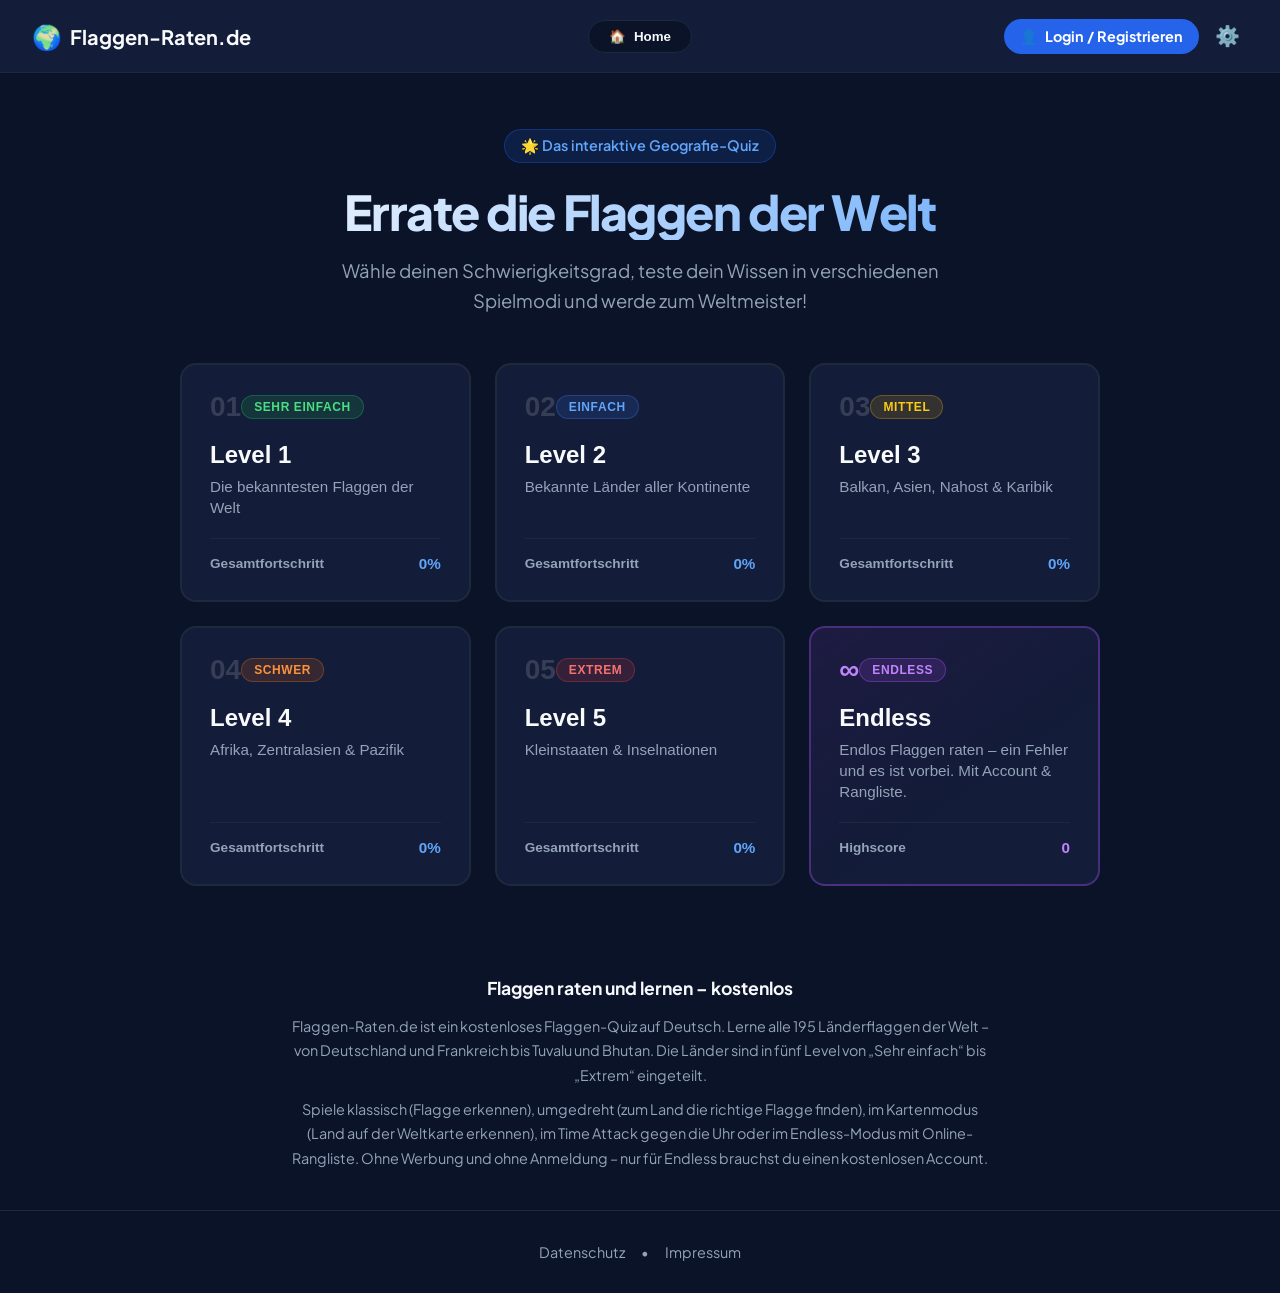
==== commit e987c7e7: "Add files via upload" ====
--- a/index.html
+++ b/index.html
@@ -49,8 +49,8 @@
             } catch (e) {}
         })();
     </script>
-    <link rel="stylesheet" href="fonts/fonts.css?v=202611101627">
-    <link rel="stylesheet" href="style.css?v=202611101627">
+    <link rel="stylesheet" href="fonts/fonts.css?v=202611101722">
+    <link rel="stylesheet" href="style.css?v=202611101722">
 </head>
 <body>
     <!-- Top Navigation Bar -->
@@ -487,7 +487,7 @@
                 <p><strong>7. Deine Rechte</strong></p>
                 <p>Du hast das Recht auf Auskunft (Art. 15 DSGVO), Berichtigung (Art. 16), Löschung (Art. 17), Einschränkung der Verarbeitung (Art. 18), Datenübertragbarkeit (Art. 20) und Widerspruch (Art. 21). Schreib uns dafür einfach an die oben genannte E-Mail-Adresse. Außerdem kannst du dich bei einer Datenschutz-Aufsichtsbehörde beschweren, z. B. bei der Landesbeauftragten für den Datenschutz Niedersachsen.</p>
 
-                <p class="legal-stand">Stand: <span class="platzhalter">[Datum]</span></p>
+                <p class="legal-stand">Stand: 10. November 2026</p>
             </div>
             <div class="modal-footer">
                 <button class="btn btn-secondary" data-close-modal="datenschutz">Schließen</button>
@@ -802,12 +802,12 @@
 
     <!-- Script File -->
     <!-- Versionsnummer: bei jeder Änderung erhöhen, damit Browser keine alten Dateien nehmen -->
-    <script>window.ASSET_VERSION = '202611101627';</script>
+    <script>window.ASSET_VERSION = '202611101722';</script>
     <!-- Die Kartendateien (lib/d3-*, lib/topojson-client, lib/weltkarte-daten, karte.js) lädt script.js erst, wenn der Kartenmodus gestartet wird -->
-    <script src="script.js?v=202611101627"></script>
-    <script src="lib/supabase.js?v=202611101627"></script>
-    <script src="supabase-config.js?v=202611101627"></script>
-    <script src="auth.js?v=202611101627"></script>
-    <script src="rangliste.js?v=202611101627"></script>
+    <script src="script.js?v=202611101722"></script>
+    <script src="lib/supabase.js?v=202611101722"></script>
+    <script src="supabase-config.js?v=202611101722"></script>
+    <script src="auth.js?v=202611101722"></script>
+    <script src="rangliste.js?v=202611101722"></script>
 </body>
 </html>
--- a/fonts/fonts.css
+++ b/fonts/fonts.css
@@ -0,0 +1,18 @@
+/* Plus Jakarta Sans – lokal eingebunden (SIL Open Font License 1.1, siehe OFL-Lizenz.txt) */
+@font-face {
+    font-family: 'Plus Jakarta Sans';
+    font-style: normal;
+    font-display: swap;
+    font-weight: 200 800;
+    src: url('plus-jakarta-sans-latin-ext-wght-normal.woff2') format('woff2-variations');
+    unicode-range: U+0100-02BA,U+02BD-02C5,U+02C7-02CC,U+02CE-02D7,U+02DD-02FF,U+0304,U+0308,U+0329,U+1D00-1DBF,U+1E00-1E9F,U+1EF2-1EFF,U+2020,U+20A0-20AB,U+20AD-20C0,U+2113,U+2C60-2C7F,U+A720-A7FF;
+}
+
+@font-face {
+    font-family: 'Plus Jakarta Sans';
+    font-style: normal;
+    font-display: swap;
+    font-weight: 200 800;
+    src: url('plus-jakarta-sans-latin-wght-normal.woff2') format('woff2-variations');
+    unicode-range: U+0000-00FF,U+0131,U+0152-0153,U+02BB-02BC,U+02C6,U+02DA,U+02DC,U+0304,U+0308,U+0329,U+2000-206F,U+20AC,U+2122,U+2191,U+2193,U+2212,U+2215,U+FEFF,U+FFFD;
+}
